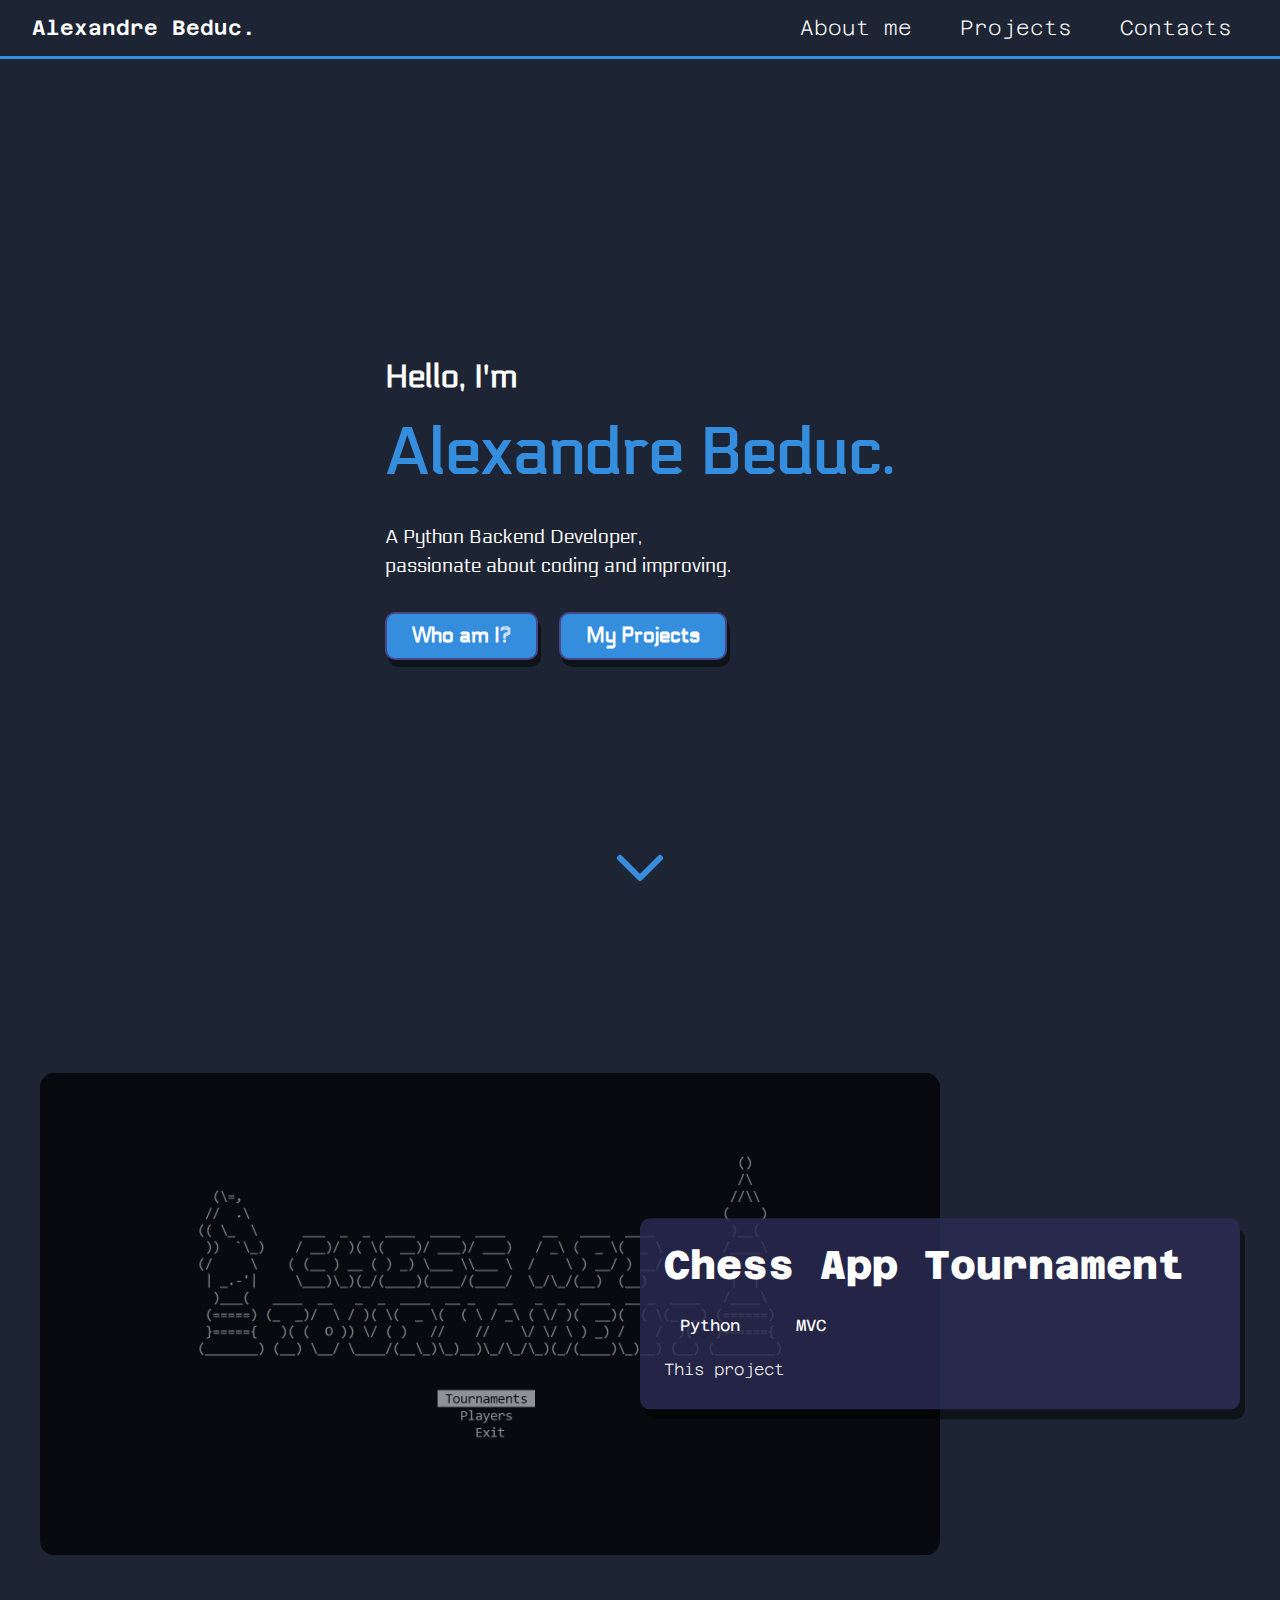
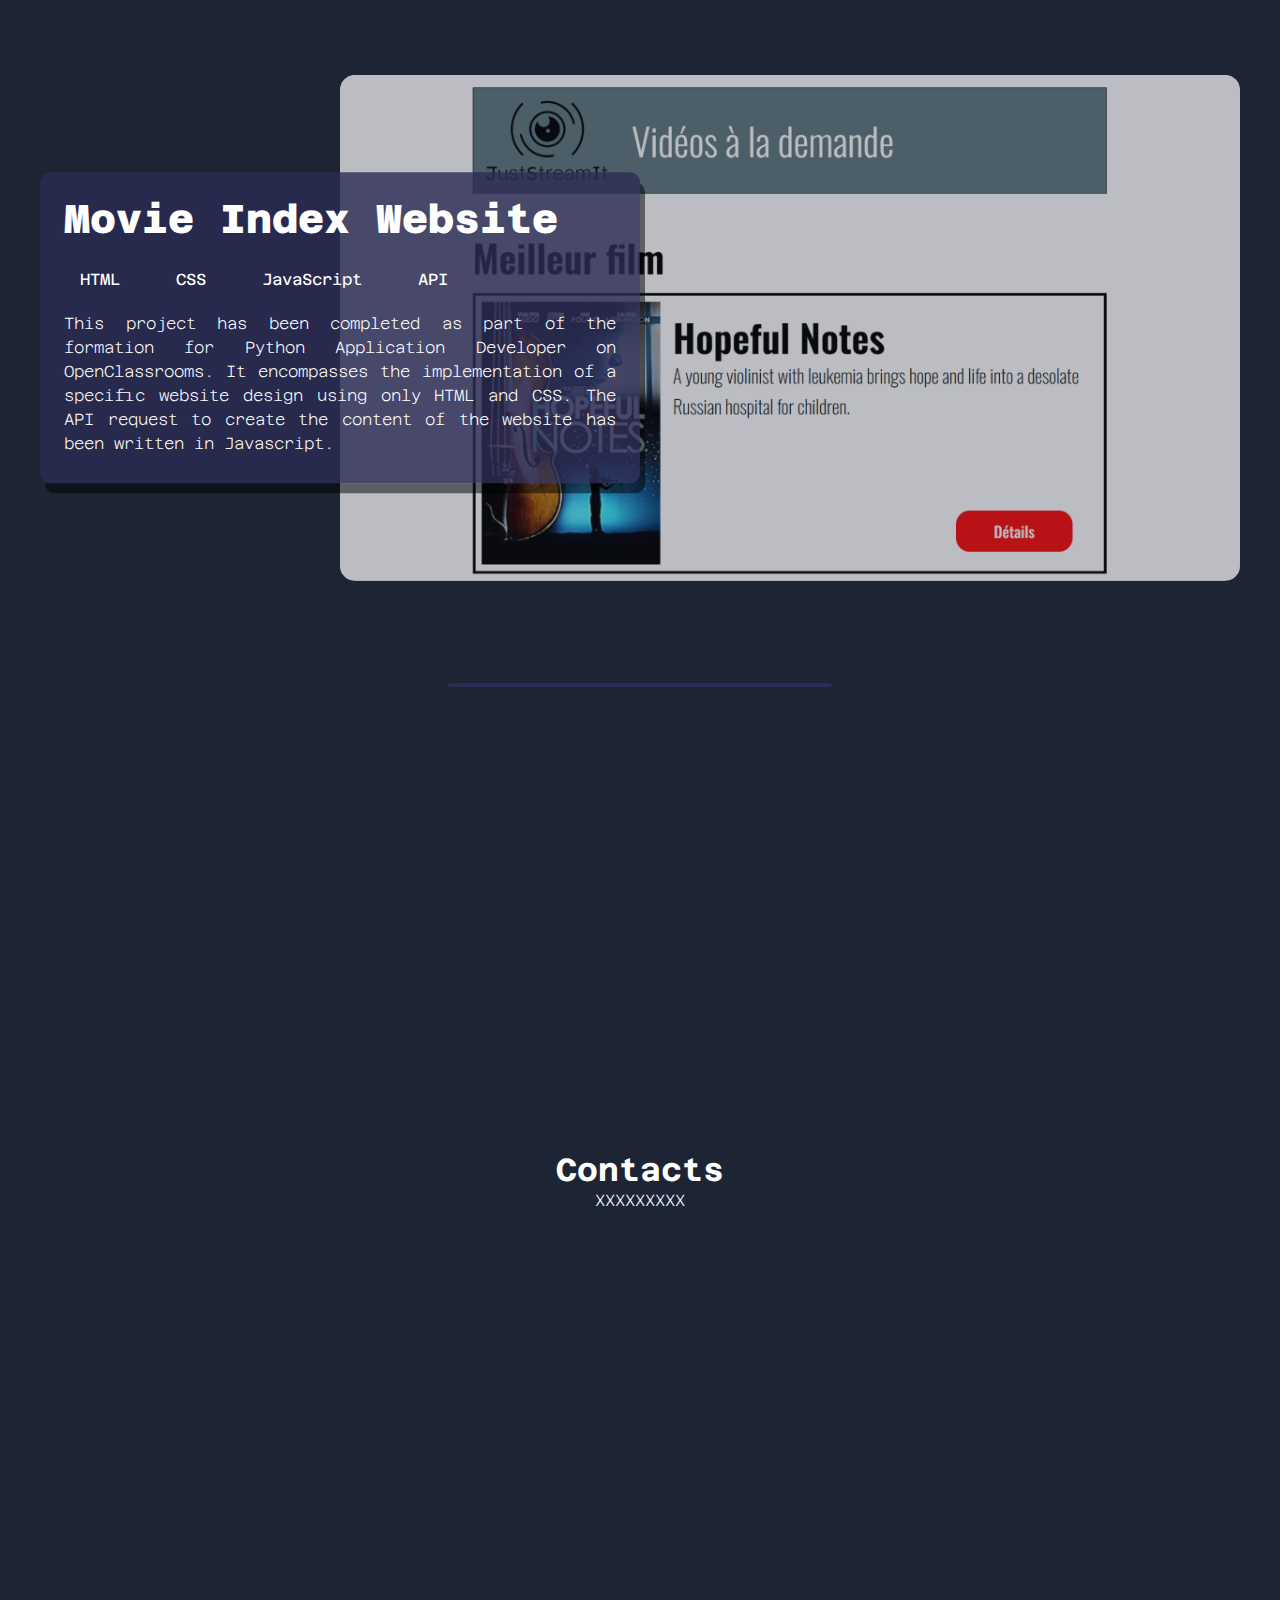
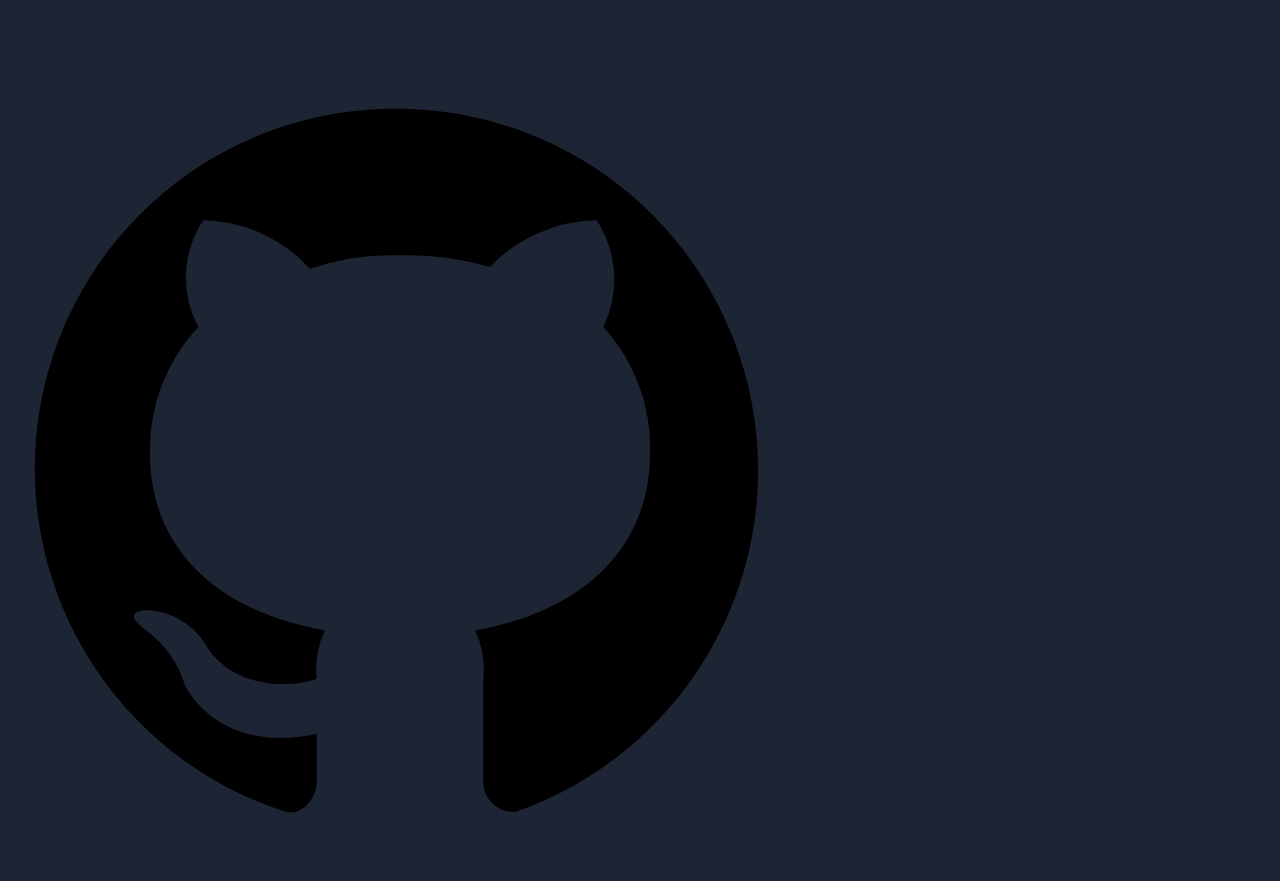
==== index.html @ 50774687 "rework of design for a minimalist design" ====
<!DOCTYPE html>
<html lang="en">
<head>
    <meta charset="UTF-8">
    <title>Site Portfolio</title>
    <link rel="stylesheet" href="style.css">
    <link rel="preconnect" href="https://fonts.googleapis.com">
<link rel="preconnect" href="https://fonts.gstatic.com" crossorigin>
<link href="https://fonts.googleapis.com/css2?family=Azeret+Mono:ital,wght@0,100..900;1,100..900&family=Electrolize&display=swap" rel="stylesheet">
</head>
<body class="backgroundColorOne">
<nav class="backgroundColorOne">
    <div>Alexandre Beduc.</div>
    <ul>
        <li><a href="about.html">About me</a></li>
        <li><a href="#projects">Projects</a></li>
        <li><a href="#contacts">Contacts</a></li>
    </ul>
</nav>
<div id="banner" class="backgroundColorOne">
    <div class="bannerContent">
        <h4>Hello, I'm</h4>
        <h1 class="textColorTwo">Alexandre Beduc.</h1>
        <p>A Python Backend Developer,</p>
        <p>passionate about coding and improving.</p>
        <div id="bannerButton">
            <button role="button" onclick="location.href='#about'" class="backgroundColorTwo">Who am I?</button>
            <button role="button" onclick="location.href='#projects'" class="backgroundColorTwo">My Projects</button>
        </div>
    </div>
    <img src="images/down-arrow-5-svgrepo-com.svg" class="bannerArrow" alt="icon down arrow">
</div>
<section id="projects" class="backgroundColorOne">
        <a class="projectCardContainerInner" href="https://github.com/a-beduc/formation_project_4" target="_blank">
            <div class="projectCardImage">
                <img alt="Placeholder" src="images/project_4-1.png">
                <div class="projectCardImageOverlay"></div>
            </div>
            <div class="projectCardText backgroundColorTwo">
                <h2>Chess App Tournament</h2>
                <ul class="abilities">
                    <li>Python</li>
                    <li>MVC</li>
                </ul>
                <p>This project </p>
            </div>
        </a>
        <a class="projectCardContainerInner" href="https://github.com/a-beduc/formation_project_6">
            <div class="projectCardText backgroundColorTwo">
                <h2>Movie Index Website</h2>
                <ul class="abilities">
                    <li>HTML</li>
                    <li>CSS</li>
                    <li>JavaScript</li>
                    <li>API</li>
                </ul>
                <p>This project has been completed as part of the formation for Python Application Developer on OpenClassrooms. It encompasses the implementation of a specific website design using only HTML and CSS. The API request to create the content of the website has been written in Javascript.</p>
            </div>
            <div class="projectCardImage">
                <img alt="Placeholder" src="images/project_6-1.png">
                <div class="projectCardImageOverlay"></div>
            </div>
        </a>
</section>
<div>
    <hr class="sectionSeparator">
</div>
<section id="contacts">
    <h1>Contacts</h1>
    <p>XXXXXXXXX</p>
</section>

<img src="/images/github-svgrepo-com.svg" class="filter" alt="testlogo"/>
</body>
</html>
---- style.css ----
*,
*::before,
*::after {
    margin: 0;
    padding: 0;
    box-sizing: border-box;
    color: rgb(255, 255, 255);
}

.backgroundColorOne {
    background-color: rgb(29, 36, 51);
    border-color: rgb(53, 141, 222);
}

.textColorOne {
    color: rgb(29, 36, 51);
}

.backgroundColorTwo {
    background-color: rgb(53, 141, 222);
    border-color: rgb(29, 36, 51);
}

.textColorTwo {
    color: rgb(53, 141, 222);
}

body {
    font-family: "Azeret Mono", serif;
    font-optical-sizing: auto;
    font-style: normal;
}

a {
    color: inherit;
    text-decoration: none;
}

p {
    font-size: 1.2rem;
    padding: 0.2rem 0;
}

ul {
    list-style-type: none;
}

nav {
    display: flex;
    align-items: center;
    justify-content: space-between;
    background-size: cover;
    font-weight: 600;
    font-size: 1.3rem;
    padding: 1rem 3rem 1rem 2rem;
    border-bottom: 3px solid;
}

nav ul {
    display: flex;
    align-items: center;
    justify-content: center;
    margin: 0;
    padding: 0;
    font-weight: 200;
    gap: 3rem;
    transition-property: text-decoration;
    transition-duration: 0.3s;
}

nav ul li:hover {
    text-decoration: underline;
    transform: translateY(-2px);
}

#banner {
    position: relative;
    width: 100%;
    height: 100vh;
    background-size: 25px 25px;
    display: flex;
    flex-direction: column;
    align-items: center;
    justify-content: center;
    font-family: "Electrolize", serif;
    font-weight: 400;
    font-style: normal;
    font-size: 2rem;
    text-align: left;
    gap: 0.5rem;
    padding: 8rem;
}

.bannerContent {
    position: relative;
}

#banner h1 {
    font-weight: 1000;
    margin: 1.2rem 0 2rem 0;
}

#bannerButton {
    margin-top: 2rem;
    display: flex;
    align-items: start;
    justify-content: start;
    gap: 1.3rem;
}

#bannerButton button {
    align-items: center;
    border: 2px solid rgb(71, 71, 135);
    border-radius: 10px;
    box-sizing: border-box;
    cursor: pointer;
    display: flex;
    font-family: "Electrolize", serif;
    font-weight: 800;
    font-style: normal;
    font-size: 1.3rem;
    height: 48px;
    justify-content: start;
    line-height: 24px;
    max-width: 100%;
    padding: 0 25px;
    position: relative;
    text-align: center;
    text-decoration: none;
    user-select: none;
    -webkit-user-select: none;
    touch-action: manipulation;
    box-shadow: 3px 7px rgba(0, 0, 0, 0.5);
    transition-duration: 0.4s;
    transition-property: box-shadow;
}

#bannerButton button:hover {
    background-color: rgba(71, 71, 135, 0.5);
    box-shadow: 5px 10px rgba(0, 0, 0, 0);
    transform: translateY(-2px);
    outline: 0;
}

@keyframes upDownPattern {
    from {
        transform: translateY(0);
    }
    to {
        transform: translateY(-20%);
    }
}

.bannerArrow {
    position: absolute;
    filter: invert(53%) sepia(96%) saturate(2247%) hue-rotate(187deg) brightness(90%) contrast(92%);
    width: 6rem;
    height: auto;
    bottom: 5%;
    animation: upDownPattern 1s alternate infinite;
}

section {
    padding: 3rem 0;
    background-size: cover;
    width: 100%;
    min-height: 110vh;
    display: flex;
    flex-direction: column;
    align-items: center;
    justify-content: center;
}

section p {
    font-size: 1rem;
    font-weight: 200;
    line-height: 1.2rem;
}

#about {
    display: flex;
    flex-direction: column;
    align-items: center;
    justify-content: center;
    gap: 2rem;
    margin: auto;
    max-width: 800px;
}

.about{
    align-items: start;
    gap: 2rem;
    text-align: justify;
}

.about h3 {
    padding: 0.5rem 0;
}

.projectCardContainerInner {
    position: relative;
    max-width: 1200px;
    min-height: 550px;
    width: 100%;
    height: 100%;
    margin: 2rem auto;
    overflow: visible;
}

.projectCardContainerInner:nth-child(even) {
    right: 0;
    left: auto;
}

.projectCardContainerInner:nth-child(odd) {
    right: auto;
    left: 0;
}

.projectCardImage {
    position: absolute;
    width: 75%;
    overflow: hidden;
    top: 50%;
    transform: translateY(-50%);
}

.projectCardImage:nth-child(odd) {
    left:0;
}

.projectCardImage:nth-child(even) {
    right:0;
}

.projectCardImage img {
    width: 100%;
    height: 100%;
    object-fit: cover;
    border-radius: 15px;
    display: block;
    opacity: 0.7;
    transition-duration: 0.3s;
    transition-property: opacity;
}

.projectCardImage img:hover {
    opacity: 1;
}

.projectCardText {
    position: absolute;
    top: 50%;
    transform: translateY(-50%);
    width: 50%;
    background-color: rgba(44, 44, 84, 0.8);
    padding: 1.5rem;
    box-shadow: 5px 10px rgba(0, 0, 0, 0.5);
    border-radius: 10px;
    z-index: 1;
}

.projectCardText ul {
    margin-top: 1.5rem;
}

.projectCardText h2 {
    font-size: 2.5rem;
    font-weight: 800;
}

.projectCardText p {
    margin-top: 1rem;
    font-size: 1rem;
    font-weight: 200;
    line-height: 1.5rem;
    text-align: justify;
}

.projectCardText:nth-child(even) {
    right: 0;
}

.abilities {
    display: flex;
    align-items: center;
    justify-content: start;
    gap: 1.5rem;
}

.abilities li {
    border-radius: 5px;
    padding: 4px 16px;
}

.div {
    margin: 0;
    padding: 0;
}

hr {
    display: block;
    border: 0;
    border-top: 4px solid rgb(44, 44, 84);
    border-radius: 5px;
    width: 30%;
    margin: 0 auto;
    padding: 0;
}

.githubLogo {
    margin: auto;
    width: 3rem;
    height: auto;
    display: flex;
    justify-content: center;
    align-items: center;
}

.githubLogo:hover {
    fill: #ECECEC;

}

.filter {
    filter: none;
    transform: scale(1);
    transition: transform 0.3s ease, fill 0.3s ease;
}

.filter:hover {
    filter: invert(64%) sepia(53%) saturate(6185%) hue-rotate(161deg) brightness(94%) contrast(101%);
    transform: scale(1.1);
    transition: transform 0.3s ease, fill 0.3s ease;
}
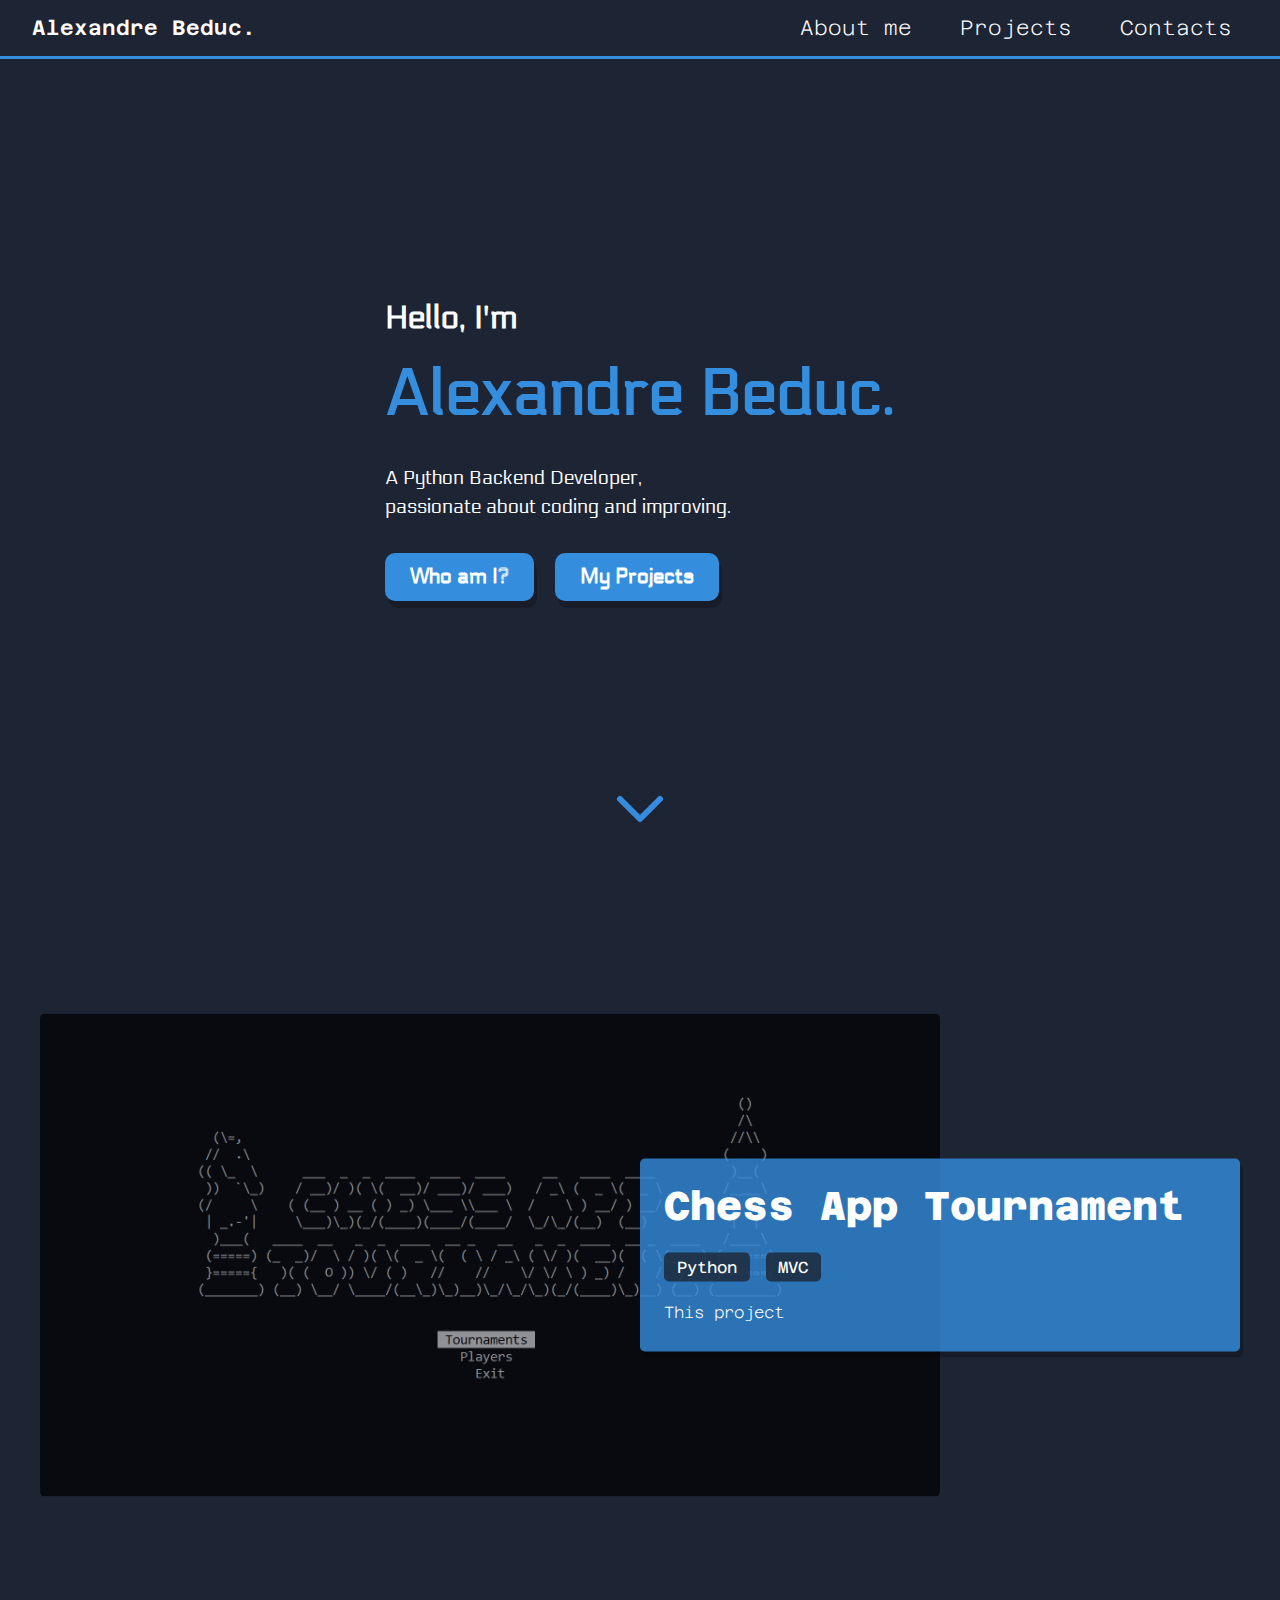
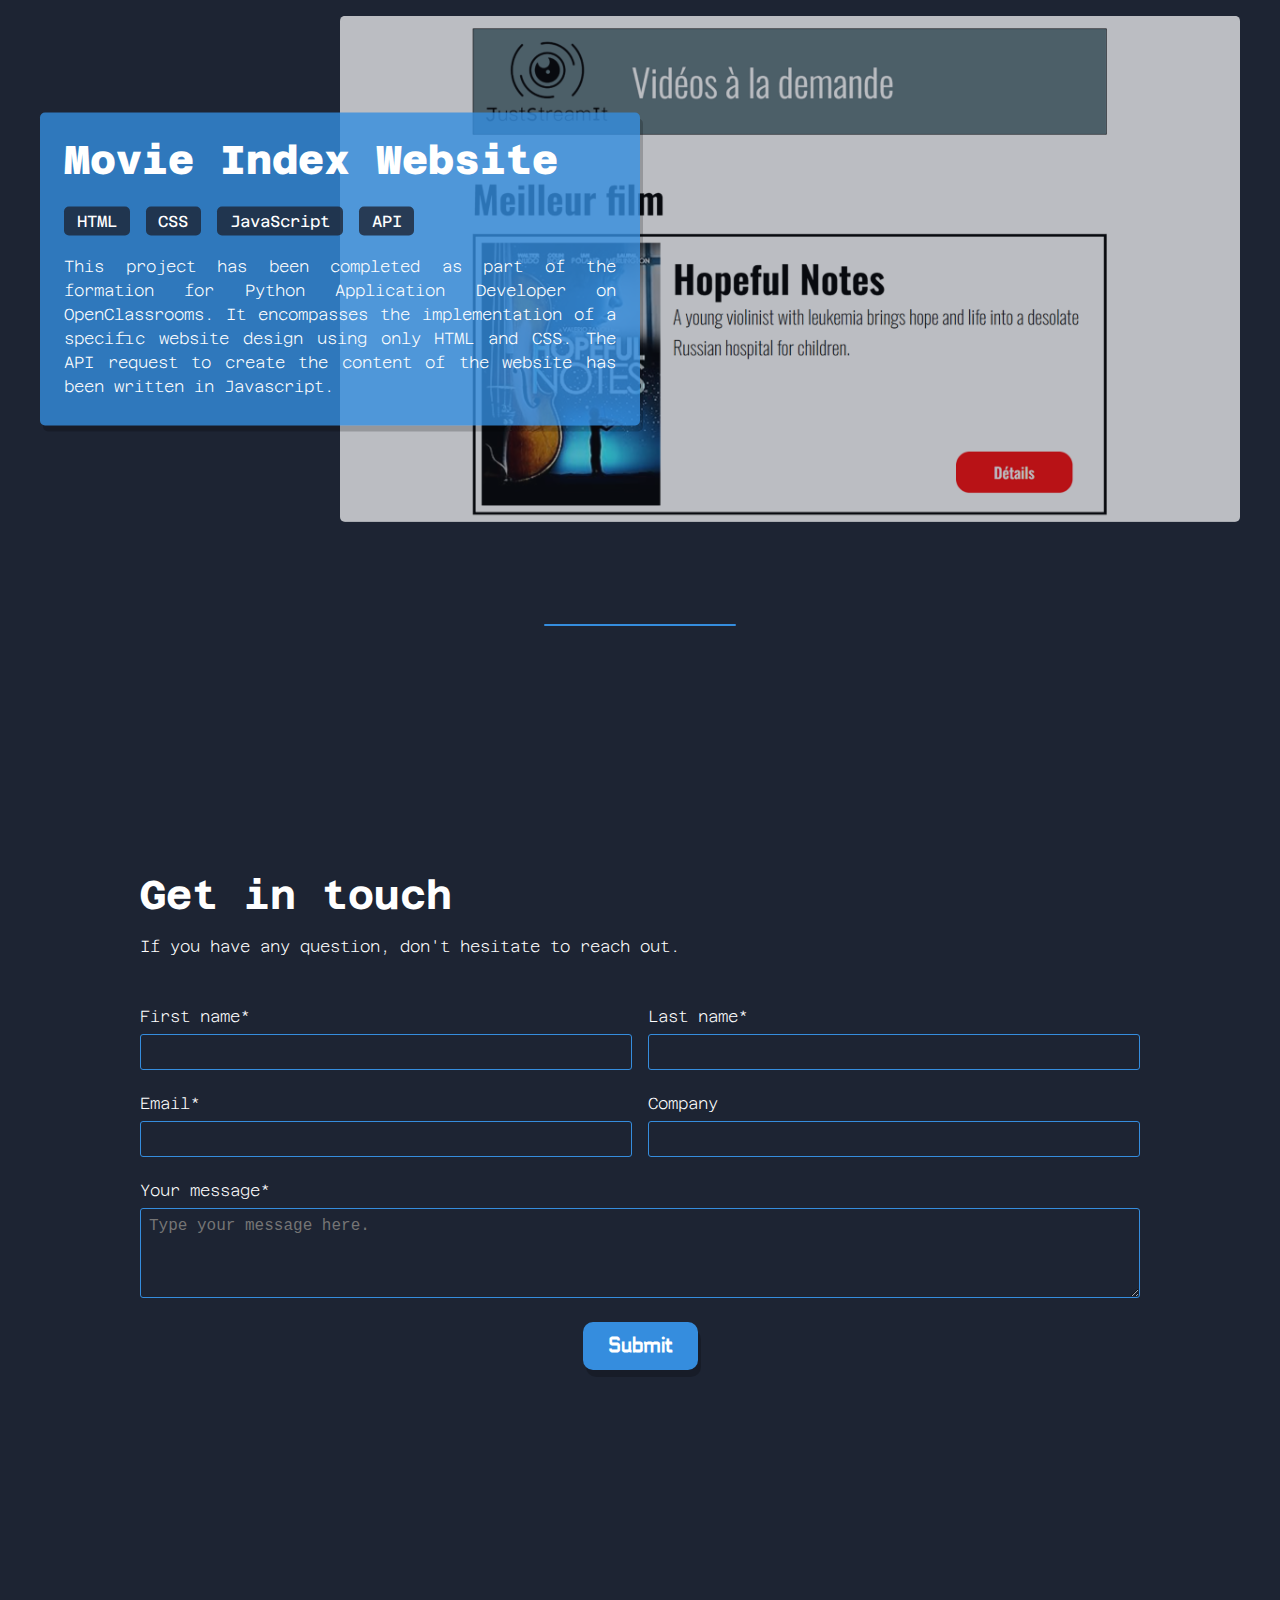
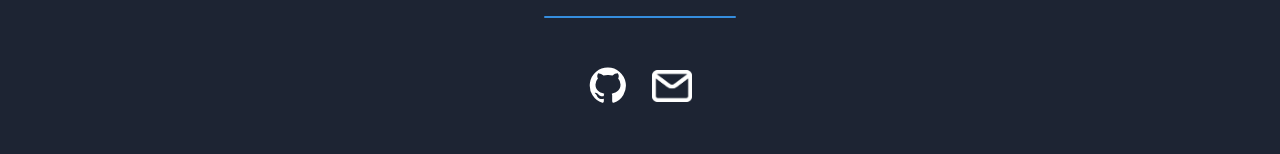
==== commit 5a276be6: "Frontend of index.html v0.0.1" ====
--- a/index.html
+++ b/index.html
@@ -5,54 +5,55 @@
     <title>Site Portfolio</title>
     <link rel="stylesheet" href="style.css">
     <link rel="preconnect" href="https://fonts.googleapis.com">
-<link rel="preconnect" href="https://fonts.gstatic.com" crossorigin>
-<link href="https://fonts.googleapis.com/css2?family=Azeret+Mono:ital,wght@0,100..900;1,100..900&family=Electrolize&display=swap" rel="stylesheet">
+    <link rel="preconnect" href="https://fonts.gstatic.com" crossorigin>
+    <link href="https://fonts.googleapis.com/css2?family=Azeret+Mono:ital,wght@0,100..900;1,100..900&family=Electrolize&display=swap" rel="stylesheet">
+    <script src="scriptNav.js" defer></script>
 </head>
-<body class="backgroundColorOne">
-<nav class="backgroundColorOne">
+<body>
+<nav>
     <div>Alexandre Beduc.</div>
     <ul>
         <li><a href="about.html">About me</a></li>
         <li><a href="#projects">Projects</a></li>
-        <li><a href="#contacts">Contacts</a></li>
+        <li><a href="#contact">Contacts</a></li>
     </ul>
 </nav>
-<div id="banner" class="backgroundColorOne">
+<div id="banner">
     <div class="bannerContent">
         <h4>Hello, I'm</h4>
-        <h1 class="textColorTwo">Alexandre Beduc.</h1>
+        <h1>Alexandre Beduc.</h1>
         <p>A Python Backend Developer,</p>
         <p>passionate about coding and improving.</p>
         <div id="bannerButton">
-            <button role="button" onclick="location.href='#about'" class="backgroundColorTwo">Who am I?</button>
-            <button role="button" onclick="location.href='#projects'" class="backgroundColorTwo">My Projects</button>
+            <button role="button" onclick="location.href='#about'">Who am I?</button>
+            <button role="button" onclick="location.href='#projects'">My Projects</button>
         </div>
     </div>
     <img src="images/down-arrow-5-svgrepo-com.svg" class="bannerArrow" alt="icon down arrow">
 </div>
-<section id="projects" class="backgroundColorOne">
+<section id="projects">
         <a class="projectCardContainerInner" href="https://github.com/a-beduc/formation_project_4" target="_blank">
             <div class="projectCardImage">
                 <img alt="Placeholder" src="images/project_4-1.png">
                 <div class="projectCardImageOverlay"></div>
             </div>
-            <div class="projectCardText backgroundColorTwo">
+            <div class="projectCardText">
                 <h2>Chess App Tournament</h2>
                 <ul class="abilities">
-                    <li>Python</li>
-                    <li>MVC</li>
+                    <li><span>Python</span></li>
+                    <li><span>MVC</span></li>
                 </ul>
                 <p>This project </p>
             </div>
         </a>
         <a class="projectCardContainerInner" href="https://github.com/a-beduc/formation_project_6">
-            <div class="projectCardText backgroundColorTwo">
+            <div class="projectCardText">
                 <h2>Movie Index Website</h2>
-                <ul class="abilities">
-                    <li>HTML</li>
-                    <li>CSS</li>
-                    <li>JavaScript</li>
-                    <li>API</li>
+                <ul>
+                    <li><span>HTML</span></li>
+                    <li><span>CSS</span></li>
+                    <li><span>JavaScript</span></li>
+                    <li><span>API</span></li>
                 </ul>
                 <p>This project has been completed as part of the formation for Python Application Developer on OpenClassrooms. It encompasses the implementation of a specific website design using only HTML and CSS. The API request to create the content of the website has been written in Javascript.</p>
             </div>
@@ -65,11 +66,47 @@
 <div>
     <hr class="sectionSeparator">
 </div>
-<section id="contacts">
-    <h1>Contacts</h1>
-    <p>XXXXXXXXX</p>
+<section id="contact">
+    <h1>Get in touch</h1>
+    <p>If you have any question, don't hesitate to reach out.</p>
+    <form>
+        <div class="form-row">
+            <div class="form-group">
+                <label for="formFirstName">First name*</label>
+                <input type="text" id="formFirstName" name="formFirstName">
+            </div>
+            <div class="form-group">
+                <label for="formLastName">Last name*</label>
+                <input type="text" id="formLastName" name="formLastName">
+            </div>
+        </div>
+        <div class="form-row">
+            <div class="form-group">
+                <label for="formEMail">Email*</label>
+                <input type="text" id="formEMail" name="formEMail">
+            </div>
+            <div class="form-group">
+                <label for="formCompany">Company</label>
+                <input type="text" id="formCompany" name="formCompany">
+            </div>
+        </div>
+        <div class="form-row">
+            <div class="form-group full-width">
+                <label for="formMessage">Your message*</label>
+                <textarea id="formMessage" name="formMessage" placeholder="Type your message here." rows="4"></textarea>
+            </div>
+        </div>
+        <div class="form-row">
+            <button>Submit</button>
+        </div>
+    </form>
 </section>
-
-<img src="/images/github-svgrepo-com.svg" class="filter" alt="testlogo"/>
+<div>
+    <hr class="sectionSeparator">
+</div>
+<footer>
+<img src="/images/github-svgrepo-com.svg" class="footerLogo filter" alt="Logo of github"/>
+<img src="/images/email-svgrepo-com.svg" class="footerLogo filter" alt="Logo of an Email"/>
+</footer>
 </body>
 </html>--- a/style.css
+++ b/style.css
@@ -7,25 +7,15 @@
     color: rgb(255, 255, 255);
 }
 
-.backgroundColorOne {
-    background-color: rgb(29, 36, 51);
-    border-color: rgb(53, 141, 222);
-}
-
-.textColorOne {
-    color: rgb(29, 36, 51);
-}
-
-.backgroundColorTwo {
-    background-color: rgb(53, 141, 222);
-    border-color: rgb(29, 36, 51);
-}
-
-.textColorTwo {
-    color: rgb(53, 141, 222);
+:root {
+    --primary-color: 29, 36, 51;
+    --secondary-color: 53, 141, 222;
+    --filter-primary-color: invert(10%) sepia(60%) saturate(407%) hue-rotate(181deg) brightness(92%) contrast(91%);
+    --filter-secondary-color: invert(53%) sepia(96%) saturate(2247%) hue-rotate(187deg) brightness(90%) contrast(92%);
 }
 
 body {
+    background-color: rgb(var(--primary-color));
     font-family: "Azeret Mono", serif;
     font-optical-sizing: auto;
     font-style: normal;
@@ -45,7 +35,23 @@
     list-style-type: none;
 }
 
+hr {
+    display: block;
+    border: 0;
+    border-top: 2px solid rgb(var(--secondary-color));
+    border-radius: 5px;
+    width: 15%;
+    margin: 0 auto;
+    padding: 0;
+}
+
 nav {
+    background-color: rgb(var(--primary-color));
+    position: fixed;
+    top: 0;
+    width: 100%;
+    transition: top 0.3s;
+    z-index: 10;
     display: flex;
     align-items: center;
     justify-content: space-between;
@@ -53,7 +59,11 @@
     font-weight: 600;
     font-size: 1.3rem;
     padding: 1rem 3rem 1rem 2rem;
-    border-bottom: 3px solid;
+    border-bottom: 3px solid rgb(var(--secondary-color));
+}
+
+.hidden {
+    top: -100px;
 }
 
 nav ul {
@@ -98,6 +108,7 @@
 #banner h1 {
     font-weight: 1000;
     margin: 1.2rem 0 2rem 0;
+    color: rgb(var(--secondary-color));
 }
 
 #bannerButton {
@@ -108,11 +119,11 @@
     gap: 1.3rem;
 }
 
-#bannerButton button {
-    align-items: center;
-    border: 2px solid rgb(71, 71, 135);
+button {
+    align-items: center;
+    background: rgba(var(--secondary-color), 1);
+    border: none;
     border-radius: 10px;
-    box-sizing: border-box;
     cursor: pointer;
     display: flex;
     font-family: "Electrolize", serif;
@@ -130,16 +141,15 @@
     user-select: none;
     -webkit-user-select: none;
     touch-action: manipulation;
-    box-shadow: 3px 7px rgba(0, 0, 0, 0.5);
+    box-shadow: 3px 7px rgba(0, 0, 0, 0.2);
     transition-duration: 0.4s;
-    transition-property: box-shadow;
-}
-
-#bannerButton button:hover {
-    background-color: rgba(71, 71, 135, 0.5);
+    transition-property: box-shadow, transform, background;
+}
+
+button:hover {
+    background: rgba(var(--secondary-color), 0.8);
     box-shadow: 5px 10px rgba(0, 0, 0, 0);
-    transform: translateY(-2px);
-    outline: 0;
+    transform: translateY(-2px) scale(1.05);
 }
 
 @keyframes upDownPattern {
@@ -153,7 +163,7 @@
 
 .bannerArrow {
     position: absolute;
-    filter: invert(53%) sepia(96%) saturate(2247%) hue-rotate(187deg) brightness(90%) contrast(92%);
+    filter: var(--filter-secondary-color);
     width: 6rem;
     height: auto;
     bottom: 5%;
@@ -175,26 +185,6 @@
     font-size: 1rem;
     font-weight: 200;
     line-height: 1.2rem;
-}
-
-#about {
-    display: flex;
-    flex-direction: column;
-    align-items: center;
-    justify-content: center;
-    gap: 2rem;
-    margin: auto;
-    max-width: 800px;
-}
-
-.about{
-    align-items: start;
-    gap: 2rem;
-    text-align: justify;
-}
-
-.about h3 {
-    padding: 0.5rem 0;
 }
 
 .projectCardContainerInner {
@@ -237,7 +227,7 @@
     width: 100%;
     height: 100%;
     object-fit: cover;
-    border-radius: 15px;
+    border-radius: 5px;
     display: block;
     opacity: 0.7;
     transition-duration: 0.3s;
@@ -252,16 +242,28 @@
     position: absolute;
     top: 50%;
     transform: translateY(-50%);
+    background-color: rgba(var(--secondary-color), 0.8);
     width: 50%;
-    background-color: rgba(44, 44, 84, 0.8);
     padding: 1.5rem;
-    box-shadow: 5px 10px rgba(0, 0, 0, 0.5);
-    border-radius: 10px;
+    box-shadow: 3px 6px rgba(0, 0, 0, 0.2);
+    border-radius: 5px;
     z-index: 1;
 }
 
 .projectCardText ul {
     margin-top: 1.5rem;
+    display: flex;
+    gap: 1rem;
+}
+
+.projectCardText ul li {
+    padding: 0.3rem 0.8rem;
+    border-radius: 5px;
+    background-color: rgba(var(--primary-color), 0.8);
+}
+
+.projectCardText ul li span {
+    opacity: 1;
 }
 
 .projectCardText h2 {
@@ -281,55 +283,91 @@
     right: 0;
 }
 
-.abilities {
-    display: flex;
-    align-items: center;
-    justify-content: start;
+footer {
+    padding: 3rem;
+    display: flex;
+    justify-content: center;
+    align-items: center;
     gap: 1.5rem;
 }
 
-.abilities li {
-    border-radius: 5px;
-    padding: 4px 16px;
-}
-
-.div {
-    margin: 0;
-    padding: 0;
-}
-
-hr {
-    display: block;
-    border: 0;
-    border-top: 4px solid rgb(44, 44, 84);
-    border-radius: 5px;
-    width: 30%;
-    margin: 0 auto;
-    padding: 0;
-}
-
-.githubLogo {
-    margin: auto;
-    width: 3rem;
+.footerLogo {
+    width: 2.5rem;
     height: auto;
-    display: flex;
-    justify-content: center;
-    align-items: center;
-}
-
-.githubLogo:hover {
-    fill: #ECECEC;
-
 }
 
 .filter {
-    filter: none;
     transform: scale(1);
     transition: transform 0.3s ease, fill 0.3s ease;
+    filter: invert(99%) sepia(1%) saturate(3140%) hue-rotate(32deg) brightness(121%) contrast(100%);
 }
 
 .filter:hover {
-    filter: invert(64%) sepia(53%) saturate(6185%) hue-rotate(161deg) brightness(94%) contrast(101%);
+    cursor: pointer;
+    filter: invert(56%) sepia(96%) saturate(2554%) hue-rotate(186deg) brightness(89%) contrast(95%);
     transform: scale(1.1);
     transition: transform 0.3s ease, fill 0.3s ease;
 }
+
+#contact {
+    margin: auto;
+    max-width: 1000px;
+    gap: 1rem;
+}
+
+#contact h1 {
+    font-size: 2.5rem
+}
+
+#contact h1, #contact p {
+    width: 100%;
+    text-align: left;
+}
+
+form {
+    margin-top: 2rem;
+    width: 100%;
+    display: flex;
+    flex-direction: column;
+    gap: 1.5rem;
+}
+
+.form-row {
+    display: flex;
+    gap: 1rem;
+    justify-content: center;
+}
+
+.form-group {
+    flex: 1;
+    display: flex;
+    flex-direction: column;
+}
+
+input, textarea {
+    background-color: rgb(var(--primary-color));
+    border: solid 1px rgb(var(--secondary-color));
+    border-radius: 3px;
+    outline: none;
+    padding: 0.5rem;
+    resize: vertical;
+    font-size: 1rem;
+}
+
+input:focus, textarea:focus {
+    border: solid 1px #fff;
+}
+
+label {
+    margin-bottom: 0.5rem;
+    font-size: 1rem;
+    font-weight: 200;
+}
+
+form button {
+    display: flex;
+    width: min-content;
+    align-items: center;
+    justify-content: center;
+    text-align: center;
+}
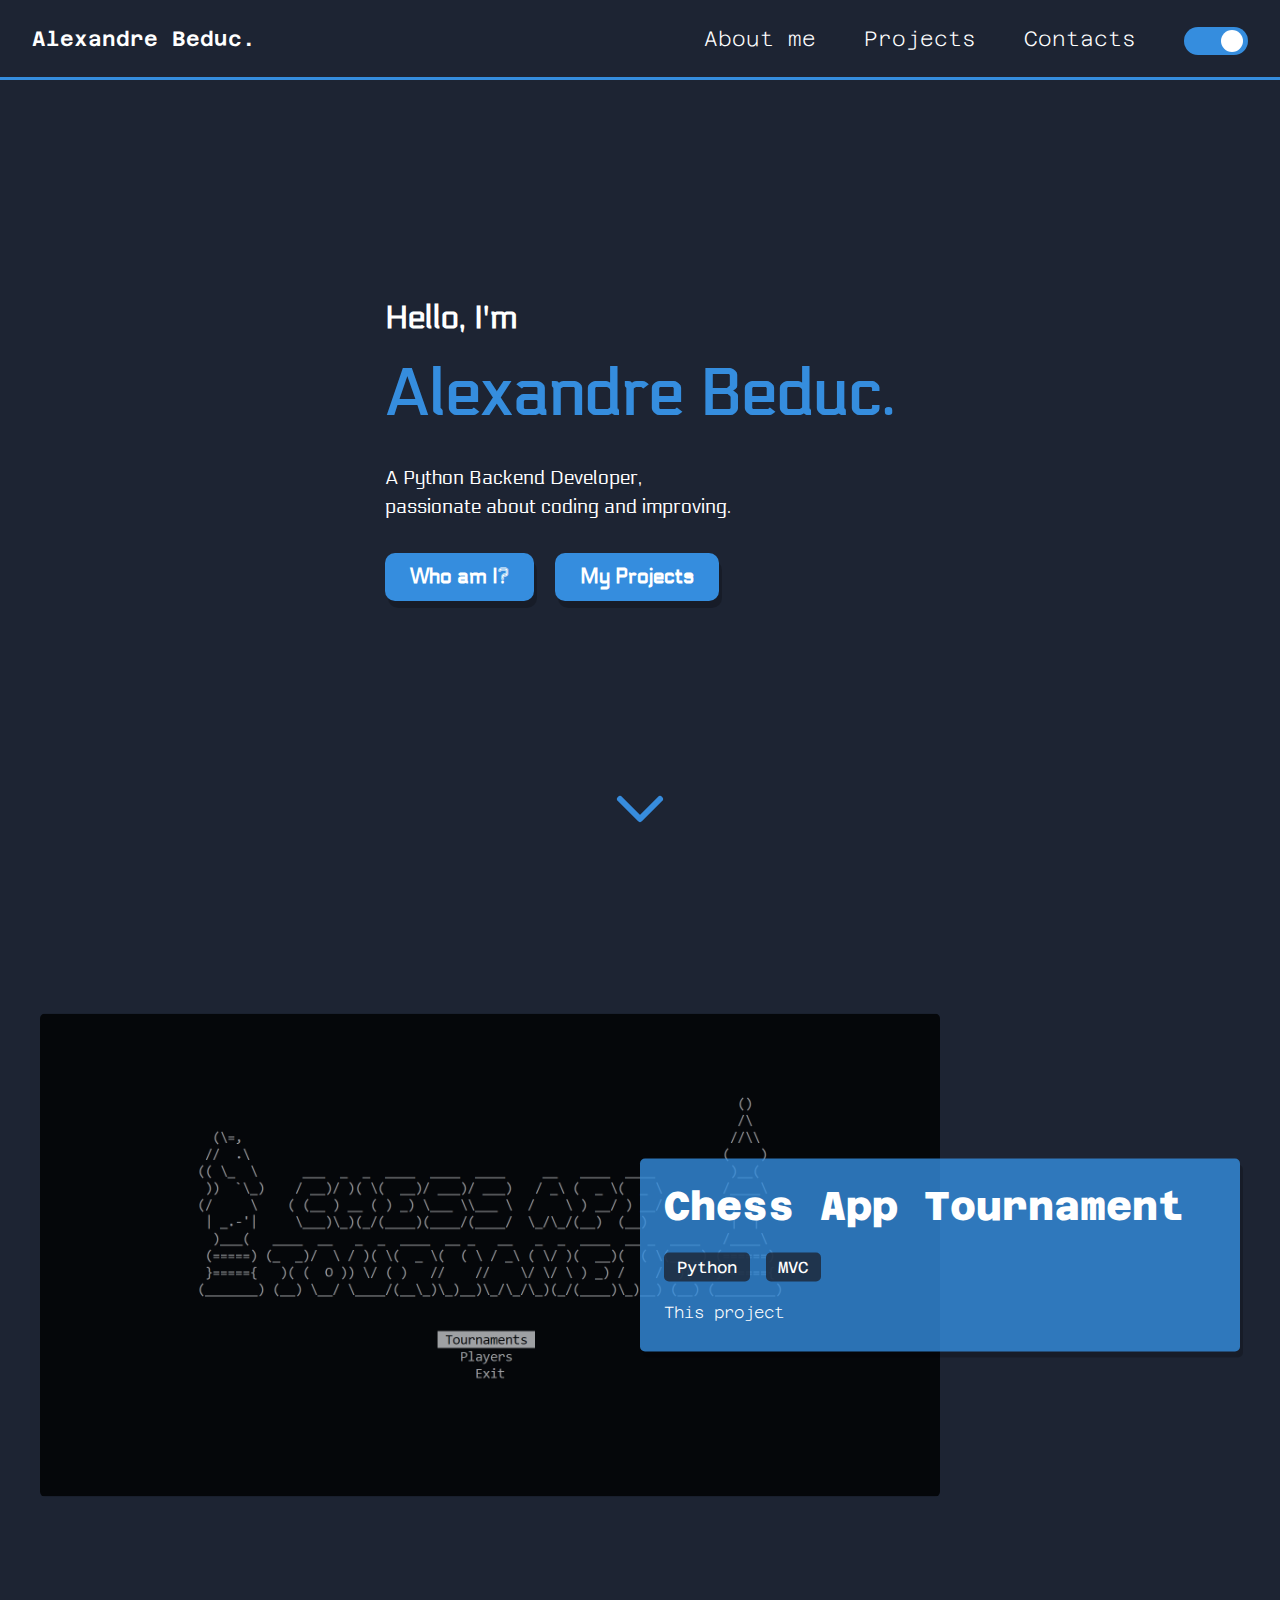
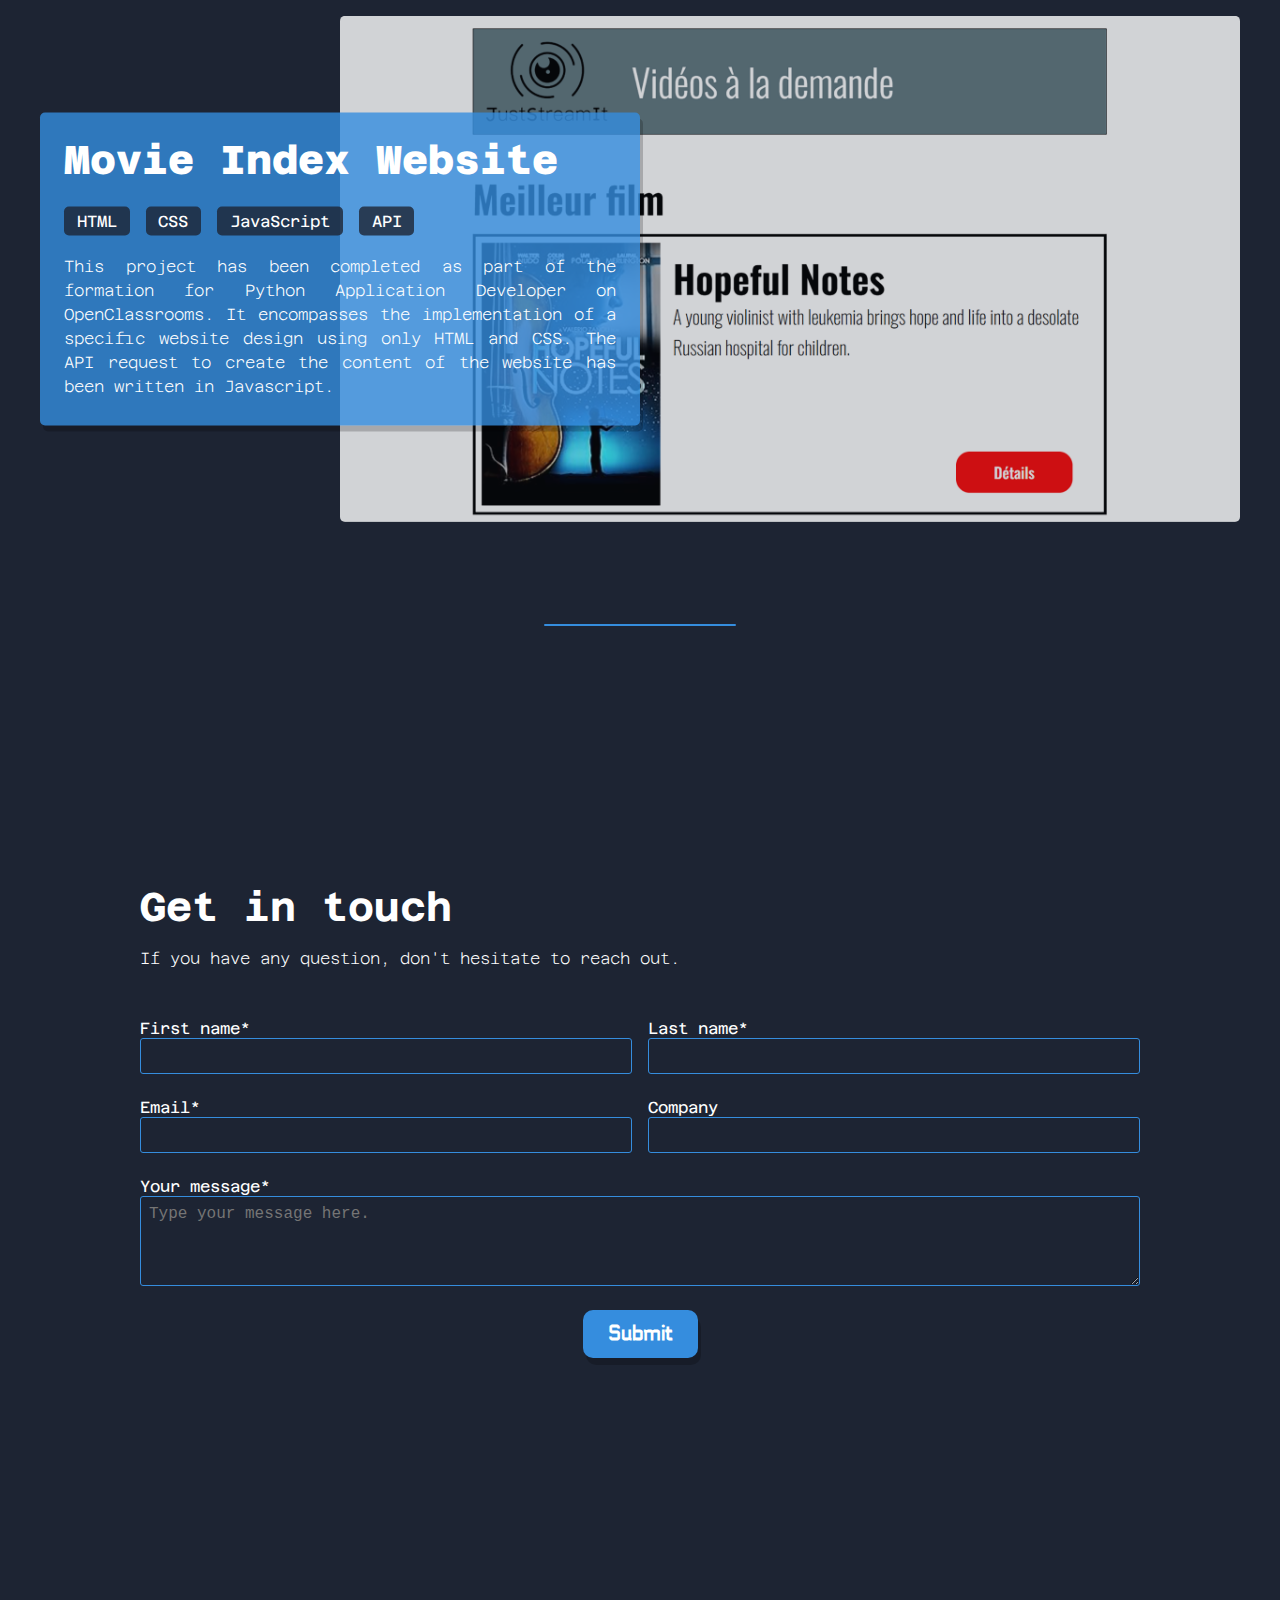
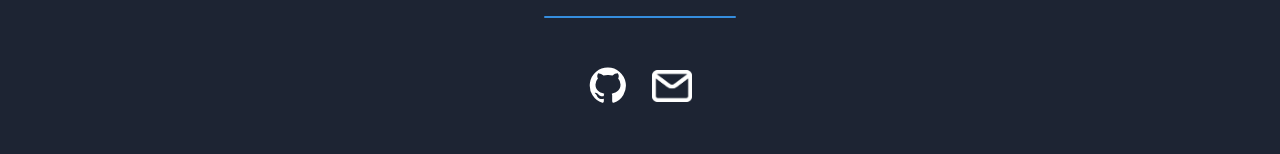
==== commit 83ee6eb7: "Dark mode implemented with a working slider" ====
--- a/index.html
+++ b/index.html
@@ -4,6 +4,7 @@
     <meta charset="UTF-8">
     <title>Site Portfolio</title>
     <link rel="stylesheet" href="style.css">
+    <link rel="stylesheet" href="toggle.css">
     <link rel="preconnect" href="https://fonts.googleapis.com">
     <link rel="preconnect" href="https://fonts.gstatic.com" crossorigin>
     <link href="https://fonts.googleapis.com/css2?family=Azeret+Mono:ital,wght@0,100..900;1,100..900&family=Electrolize&display=swap" rel="stylesheet">
@@ -12,11 +13,17 @@
 <body>
 <nav>
     <div>Alexandre Beduc.</div>
-    <ul>
-        <li><a href="about.html">About me</a></li>
-        <li><a href="#projects">Projects</a></li>
-        <li><a href="#contact">Contacts</a></li>
-    </ul>
+        <div class="navNavigation">
+        <ul>
+            <li><a href="about.html">About me</a></li>
+            <li><a href="#projects">Projects</a></li>
+            <li><a href="#contact">Contacts</a></li>
+        </ul>
+        <div>
+            <label class="toggle-control">
+            <input id="theme-toggle" type="checkbox" checked><span class="control"></span></label>
+        </div>
+    </div>
 </nav>
 <div id="banner">
     <div class="bannerContent">
@@ -25,8 +32,8 @@
         <p>A Python Backend Developer,</p>
         <p>passionate about coding and improving.</p>
         <div id="bannerButton">
-            <button role="button" onclick="location.href='#about'">Who am I?</button>
-            <button role="button" onclick="location.href='#projects'">My Projects</button>
+            <button role="button" onclick="location.href='#about'" class="basicButton">Who am I?</button>
+            <button role="button" onclick="location.href='#projects'" class="basicButton">My Projects</button>
         </div>
     </div>
     <img src="images/down-arrow-5-svgrepo-com.svg" class="bannerArrow" alt="icon down arrow">
@@ -97,7 +104,7 @@
             </div>
         </div>
         <div class="form-row">
-            <button>Submit</button>
+            <button class="basicButton">Submit</button>
         </div>
     </form>
 </section>
@@ -105,8 +112,8 @@
     <hr class="sectionSeparator">
 </div>
 <footer>
-<img src="/images/github-svgrepo-com.svg" class="footerLogo filter" alt="Logo of github"/>
-<img src="/images/email-svgrepo-com.svg" class="footerLogo filter" alt="Logo of an Email"/>
+<img src="images/github-svgrepo-com.svg" class="footerLogo filter" alt="Logo of github"/>
+<img src="images/email-svgrepo-com.svg" class="footerLogo filter" alt="Logo of an Email"/>
 </footer>
 </body>
 </html>--- a/style.css
+++ b/style.css
@@ -46,6 +46,7 @@
 }
 
 nav {
+    height: 5rem;
     background-color: rgb(var(--primary-color));
     position: fixed;
     top: 0;
@@ -62,6 +63,13 @@
     border-bottom: 3px solid rgb(var(--secondary-color));
 }
 
+.navNavigation {
+    display: flex;
+    align-items: start;
+    gap: 3rem;
+    margin-right: 3rem;
+}
+
 .hidden {
     top: -100px;
 }
@@ -72,13 +80,13 @@
     justify-content: center;
     margin: 0;
     padding: 0;
+    gap: 3rem;
     font-weight: 200;
-    gap: 3rem;
     transition-property: text-decoration;
     transition-duration: 0.3s;
 }
 
-nav ul li:hover {
+nav ul li:not(:has(label)):hover {
     text-decoration: underline;
     transform: translateY(-2px);
 }
@@ -119,7 +127,7 @@
     gap: 1.3rem;
 }
 
-button {
+.basicButton {
     align-items: center;
     background: rgba(var(--secondary-color), 1);
     border: none;
@@ -146,7 +154,7 @@
     transition-property: box-shadow, transform, background;
 }
 
-button:hover {
+.basicButton:hover {
     background: rgba(var(--secondary-color), 0.8);
     box-shadow: 5px 10px rgba(0, 0, 0, 0);
     transform: translateY(-2px) scale(1.05);
@@ -229,7 +237,7 @@
     object-fit: cover;
     border-radius: 5px;
     display: block;
-    opacity: 0.7;
+    opacity: 0.8;
     transition-duration: 0.3s;
     transition-property: opacity;
 }
@@ -304,7 +312,7 @@
 
 .filter:hover {
     cursor: pointer;
-    filter: invert(56%) sepia(96%) saturate(2554%) hue-rotate(186deg) brightness(89%) contrast(95%);
+    filter: var(--filter-secondary-color);
     transform: scale(1.1);
     transition: transform 0.3s ease, fill 0.3s ease;
 }
@@ -358,7 +366,7 @@
     border: solid 1px #fff;
 }
 
-label {
+.form label {
     margin-bottom: 0.5rem;
     font-size: 1rem;
     font-weight: 200;
@@ -371,3 +379,48 @@
     justify-content: center;
     text-align: center;
 }
+
+.toggle-control {
+    display: block;
+    position: relative;
+    cursor: pointer;
+    -webkit-user-select: none;
+        -moz-user-select: none;
+            -ms-user-select: none;
+                user-select: none;
+}
+
+.toggle-control input {
+    position: absolute;
+    opacity: 0;
+    cursor: pointer;
+    height: 0;
+    width: 0;
+}
+
+.toggle-control input:checked ~ .control:after {
+    left: 2.3rem;
+}
+
+.toggle-control .control {
+    background-color: rgb(var(--secondary-color));
+    position: absolute;
+    top: 0;
+    left: 0;
+    height: 1.8rem;
+    width: 4rem;
+    border-radius: 25px;
+    transition: background-color 0.15s ease-in;
+}
+
+.toggle-control .control:after {
+    content: "";
+    position: absolute;
+    top: 0.2rem;
+    left: 0.2rem;
+    width: 1.4rem;
+    height: 1.4rem;
+    border-radius: 25px;
+    background: white;
+    transition: left 0.15s ease-in;
+}
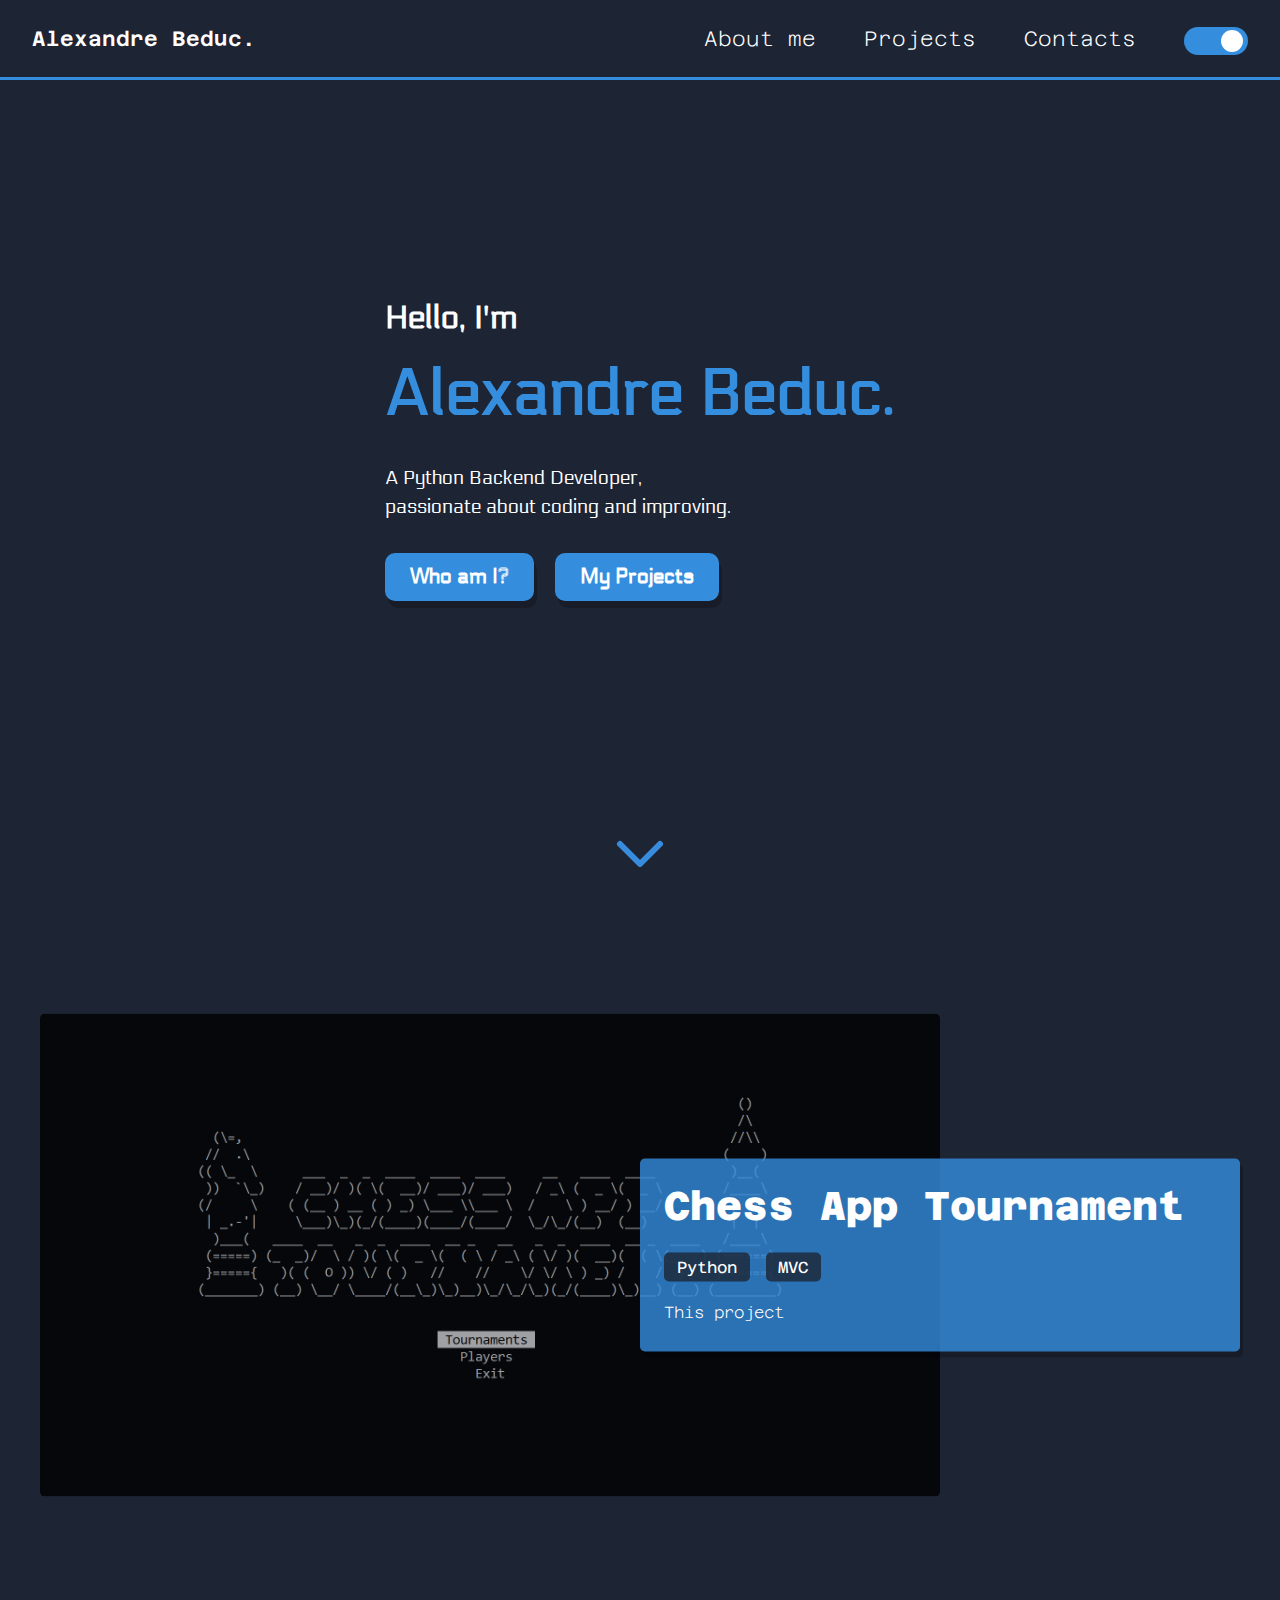
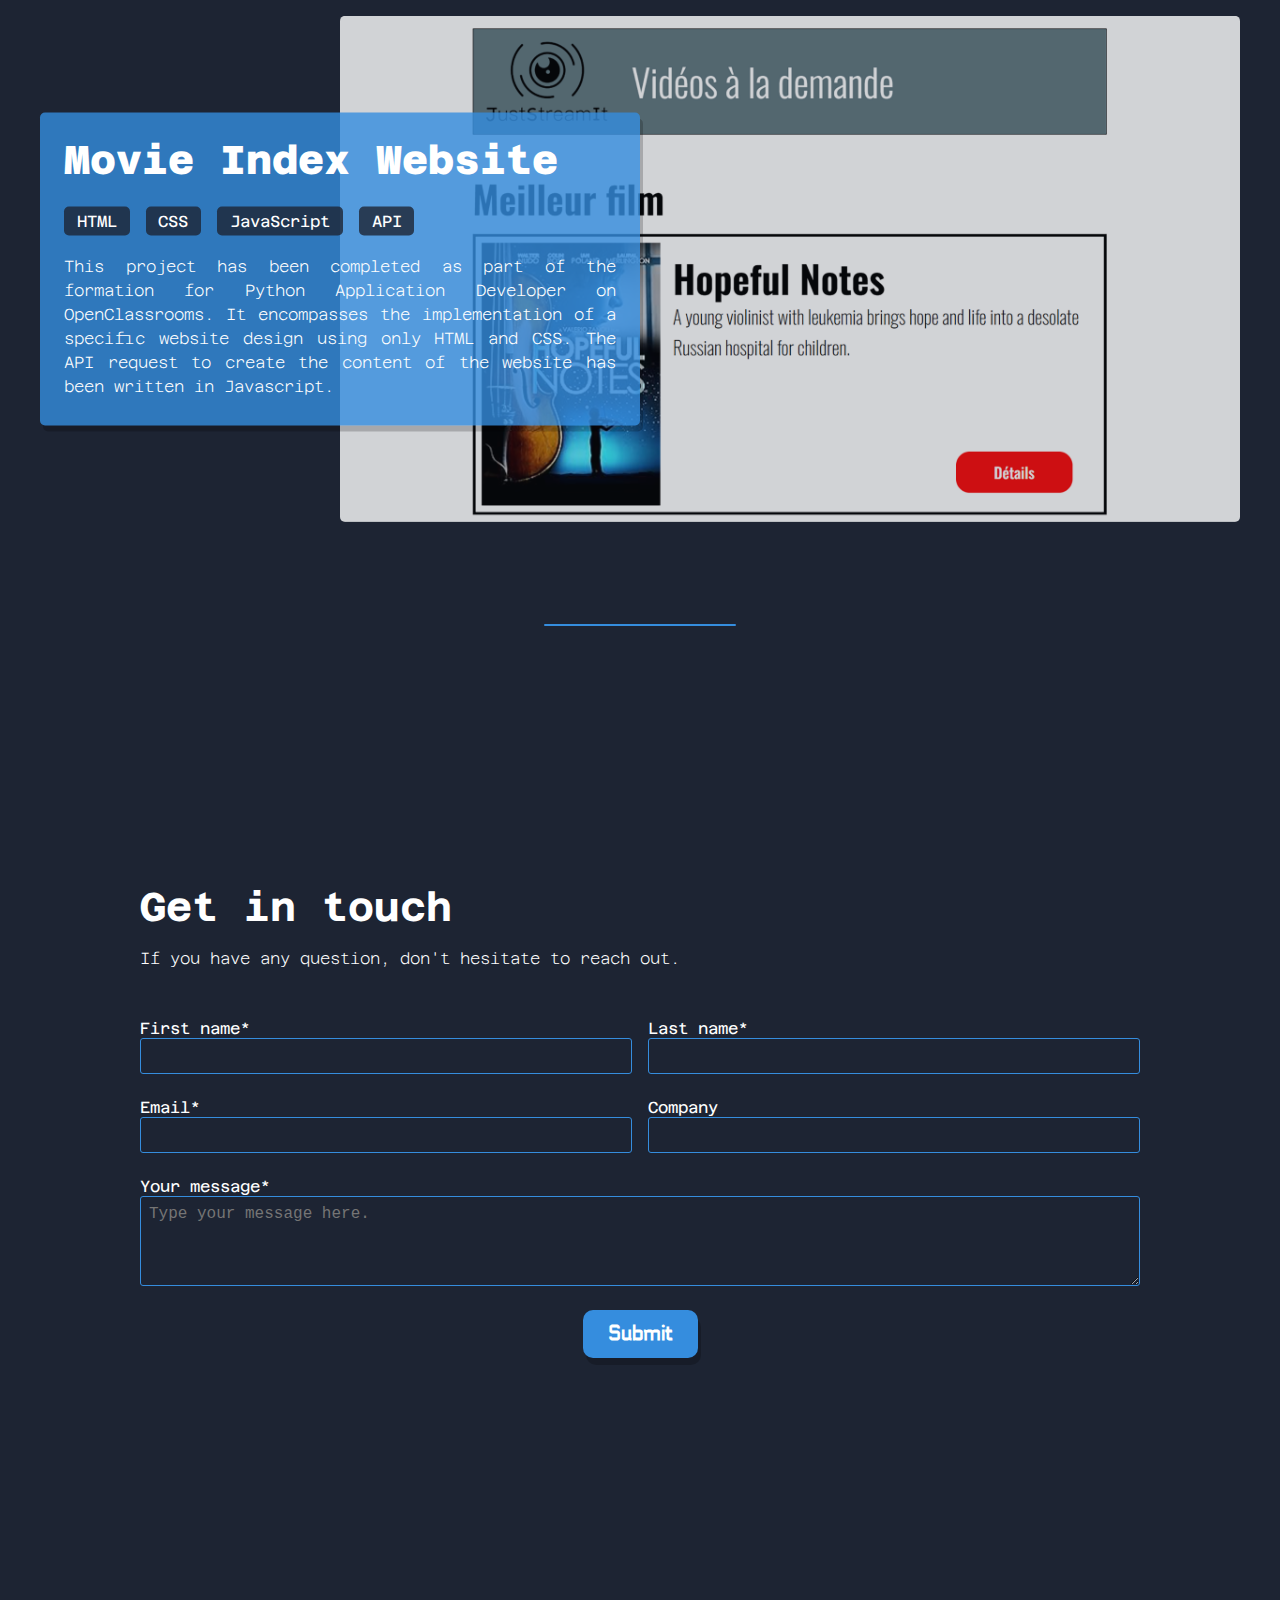
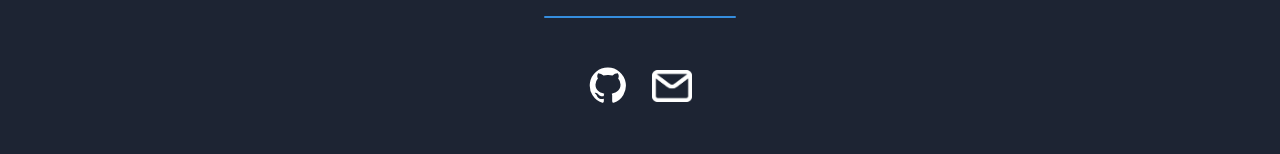
==== commit 2417088a: "reposition of down arrow on index" ====
--- a/index.html
+++ b/index.html
@@ -4,7 +4,6 @@
     <meta charset="UTF-8">
     <title>Site Portfolio</title>
     <link rel="stylesheet" href="style.css">
-    <link rel="stylesheet" href="toggle.css">
     <link rel="preconnect" href="https://fonts.googleapis.com">
     <link rel="preconnect" href="https://fonts.gstatic.com" crossorigin>
     <link href="https://fonts.googleapis.com/css2?family=Azeret+Mono:ital,wght@0,100..900;1,100..900&family=Electrolize&display=swap" rel="stylesheet">
@@ -39,7 +38,7 @@
     <img src="images/down-arrow-5-svgrepo-com.svg" class="bannerArrow" alt="icon down arrow">
 </div>
 <section id="projects">
-        <a class="projectCardContainerInner" href="https://github.com/a-beduc/formation_project_4" target="_blank">
+        <a class="projectCardContainerInner" href="chess-app.html" target="_blank">
             <div class="projectCardImage">
                 <img alt="Placeholder" src="images/project_4-1.png">
                 <div class="projectCardImageOverlay"></div>
--- a/style.css
+++ b/style.css
@@ -174,7 +174,7 @@
     filter: var(--filter-secondary-color);
     width: 6rem;
     height: auto;
-    bottom: 5%;
+    bottom: 0;
     animation: upDownPattern 1s alternate infinite;
 }
 
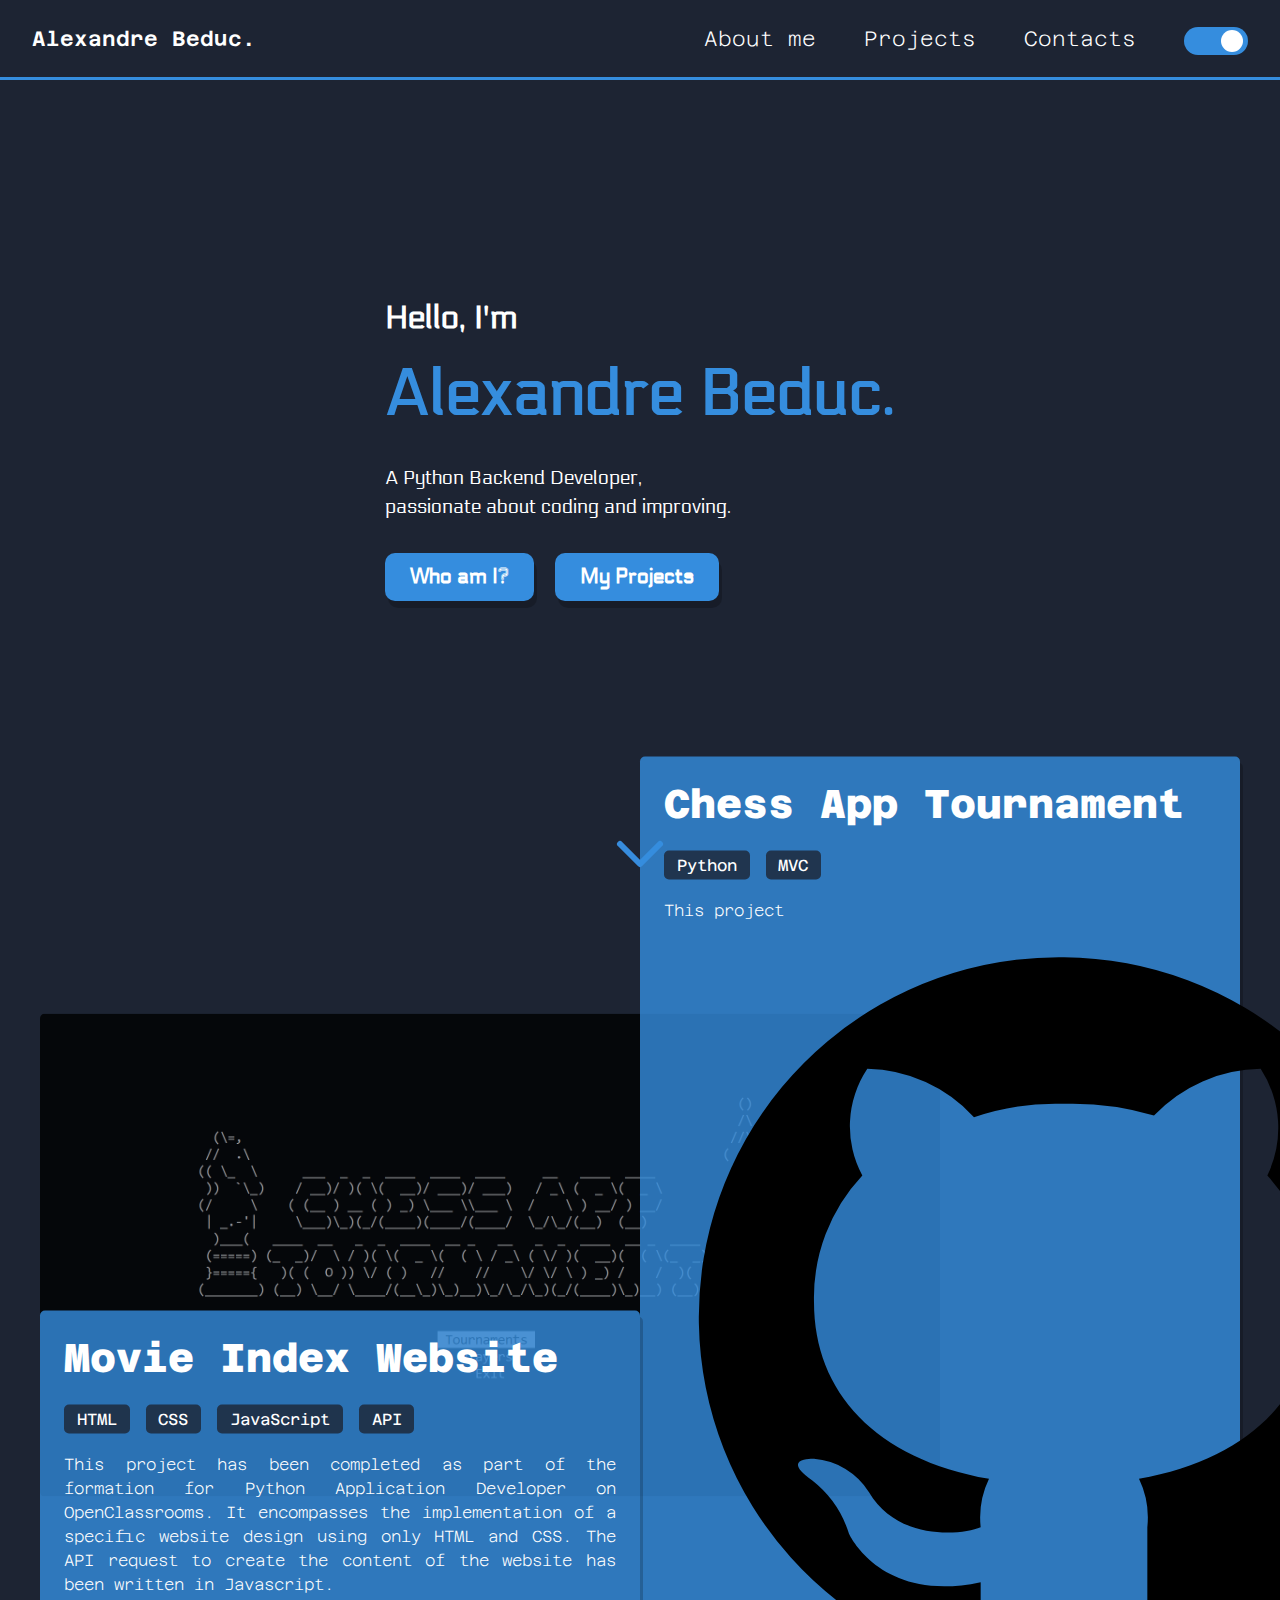
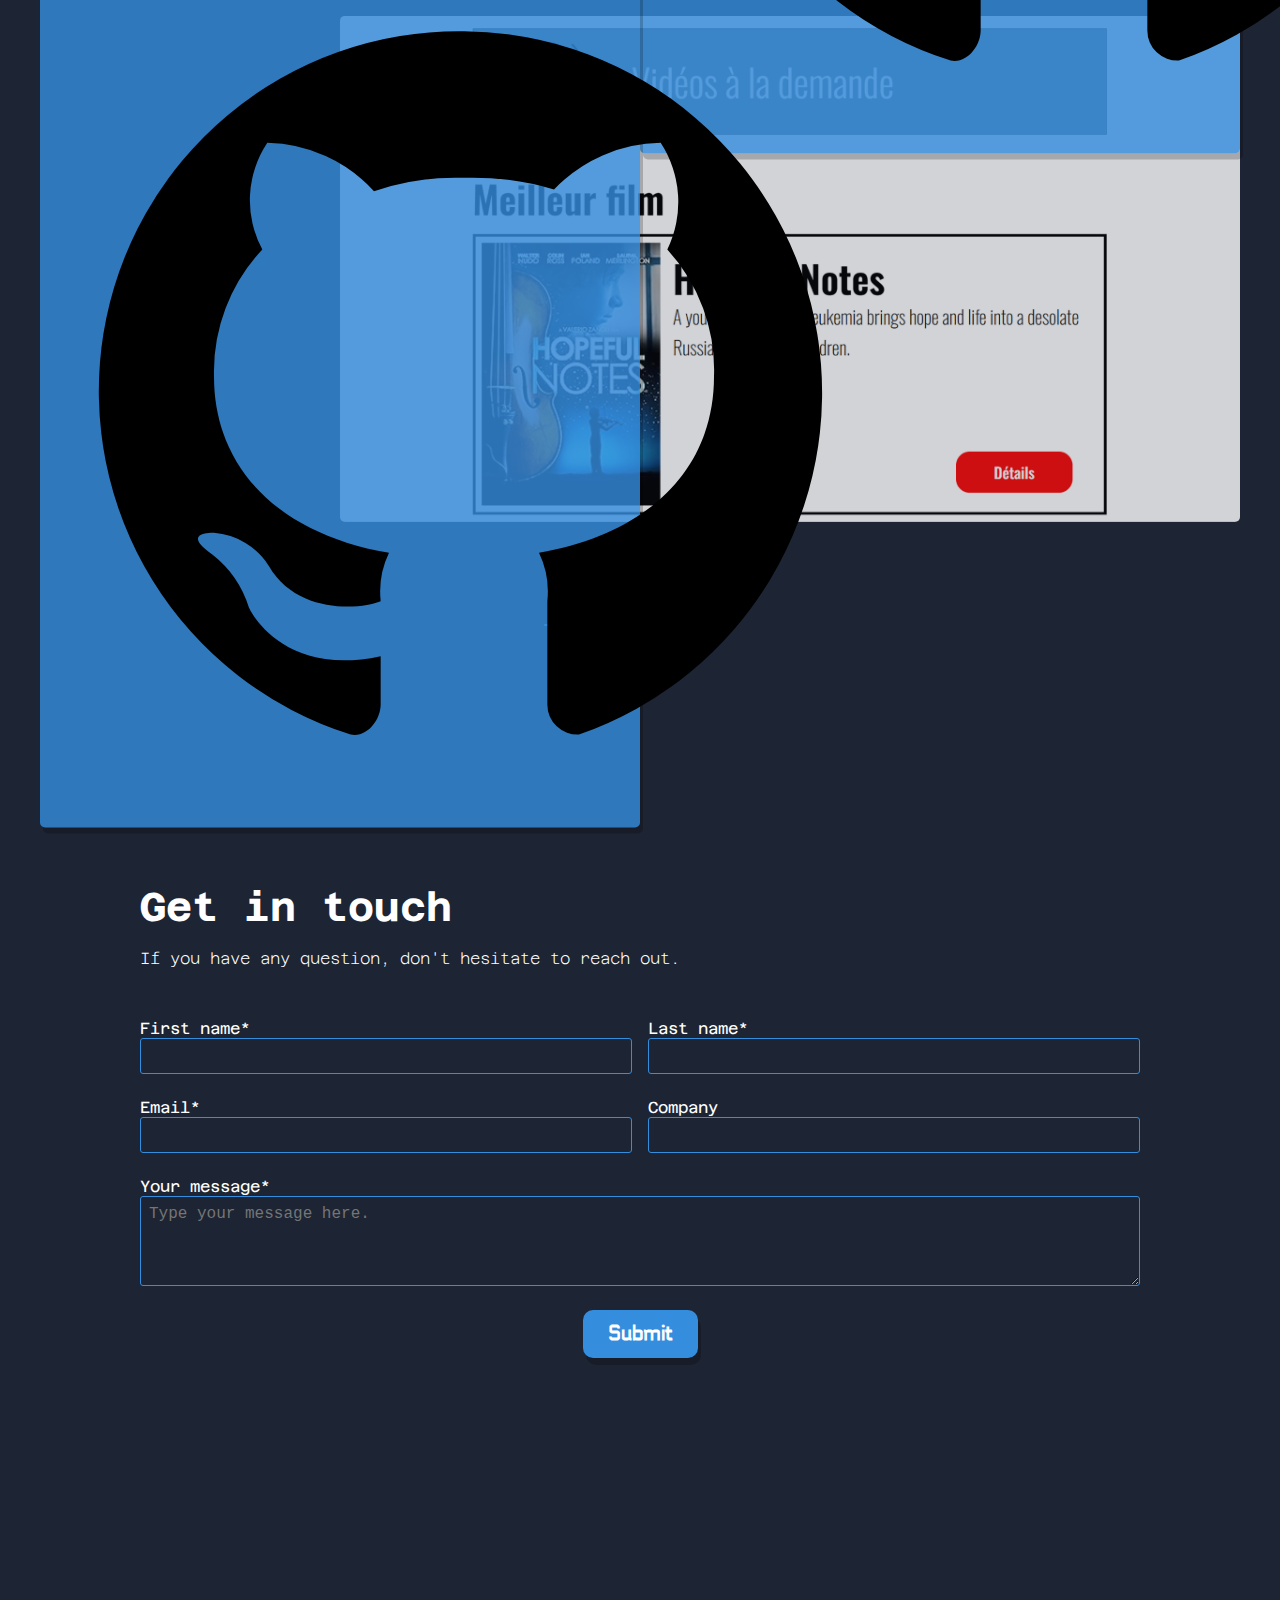
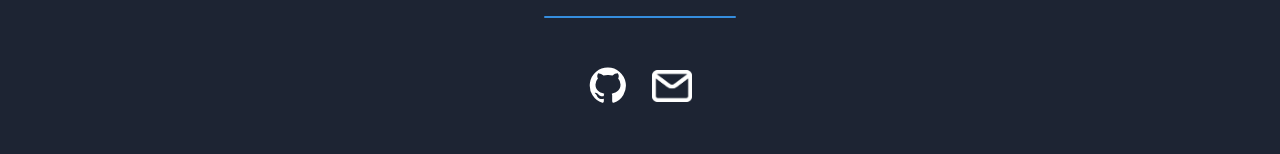
==== commit 5ea1f912: "minor modification of section class addition of a github logo in projectcards" ====
--- a/index.html
+++ b/index.html
@@ -37,7 +37,7 @@
     </div>
     <img src="images/down-arrow-5-svgrepo-com.svg" class="bannerArrow" alt="icon down arrow">
 </div>
-<section id="projects">
+<section id="projects" class="indexSection">
         <a class="projectCardContainerInner" href="chess-app.html" target="_blank">
             <div class="projectCardImage">
                 <img alt="Placeholder" src="images/project_4-1.png">
@@ -50,6 +50,9 @@
                     <li><span>MVC</span></li>
                 </ul>
                 <p>This project </p>
+                <div class="projectCardTextIcon">
+                    <img src="images/github-svgrepo-com.svg" class="projectCardTextIconLogo filterReversed" alt="Logo of github"/>
+                </div>
             </div>
         </a>
         <a class="projectCardContainerInner" href="https://github.com/a-beduc/formation_project_6">
@@ -62,6 +65,9 @@
                     <li><span>API</span></li>
                 </ul>
                 <p>This project has been completed as part of the formation for Python Application Developer on OpenClassrooms. It encompasses the implementation of a specific website design using only HTML and CSS. The API request to create the content of the website has been written in Javascript.</p>
+                <div class="projectCardTextIcon">
+                    <img src="images/github-svgrepo-com.svg" class="projectCardTextIconLogo filterReversed" alt="Logo of github"/>
+                </div>
             </div>
             <div class="projectCardImage">
                 <img alt="Placeholder" src="images/project_6-1.png">
@@ -72,7 +78,7 @@
 <div>
     <hr class="sectionSeparator">
 </div>
-<section id="contact">
+<section id="contact" class="indexSection">
     <h1>Get in touch</h1>
     <p>If you have any question, don't hesitate to reach out.</p>
     <form>
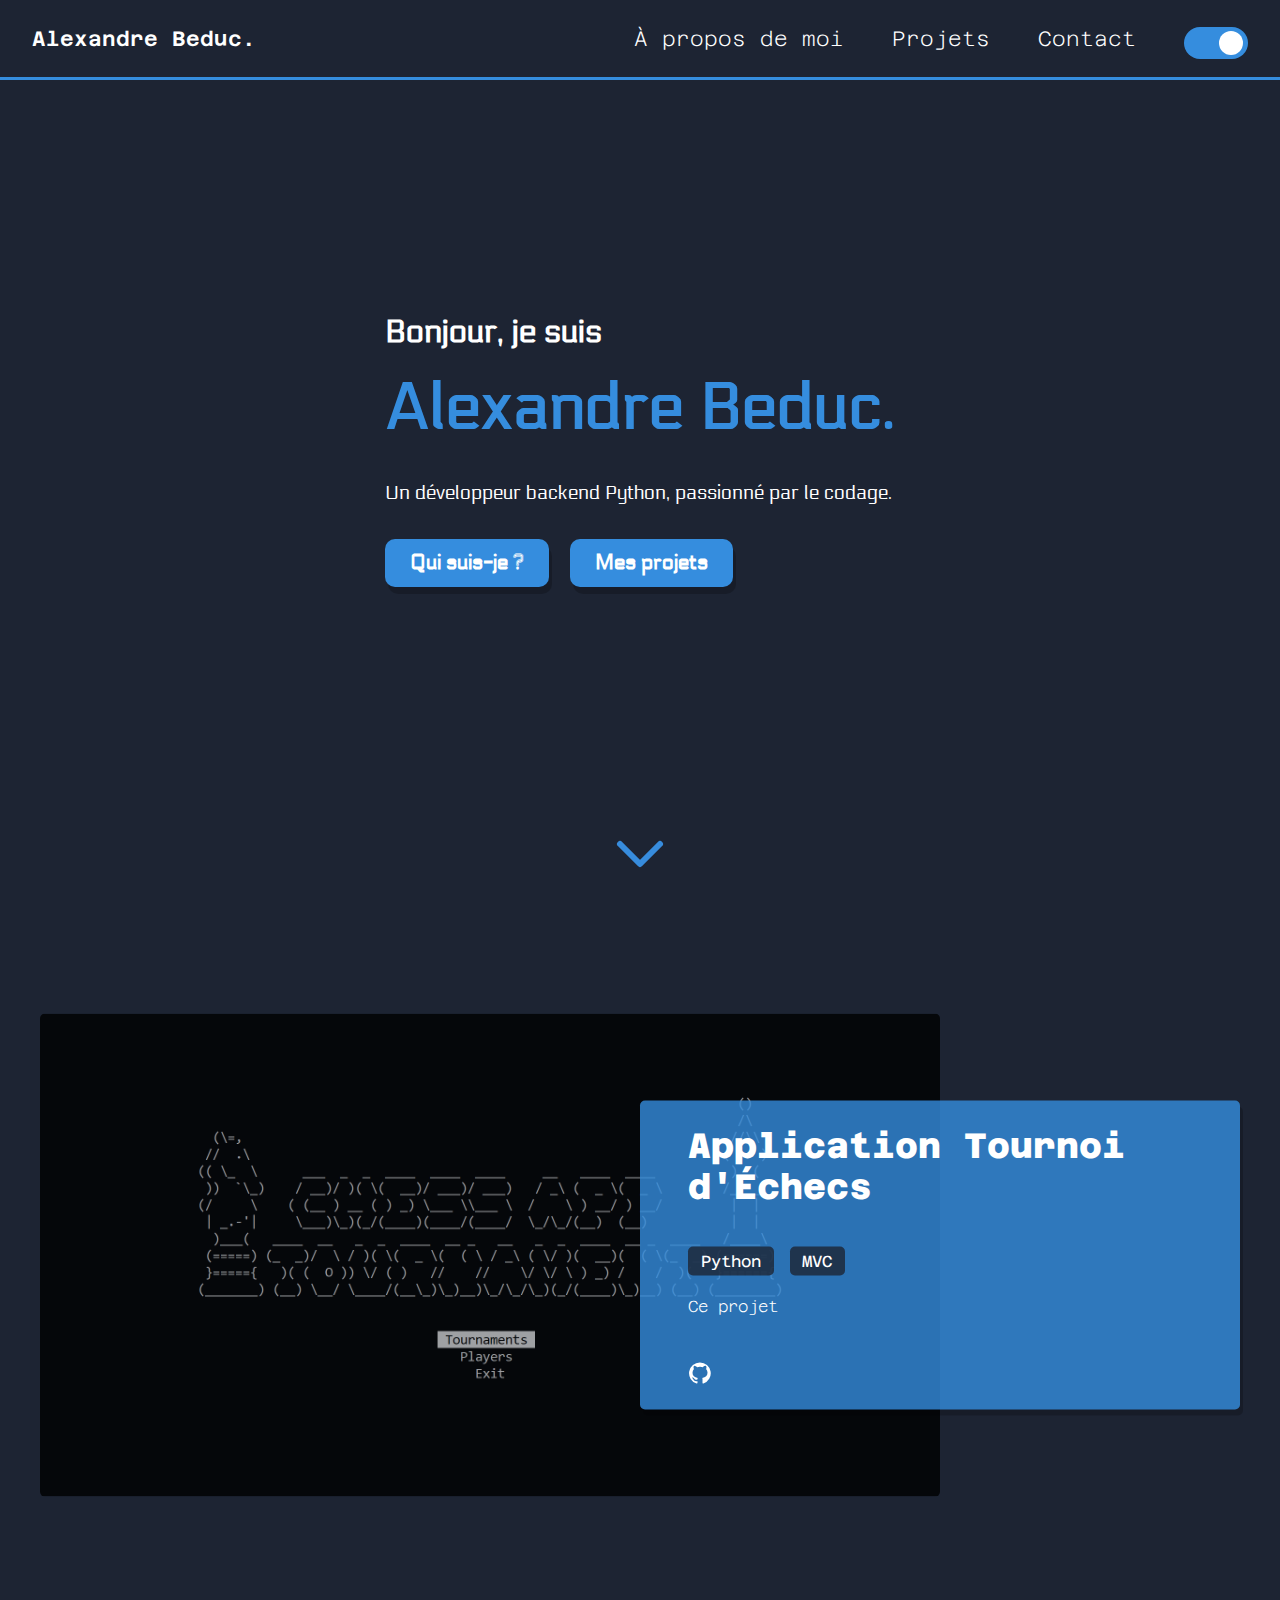
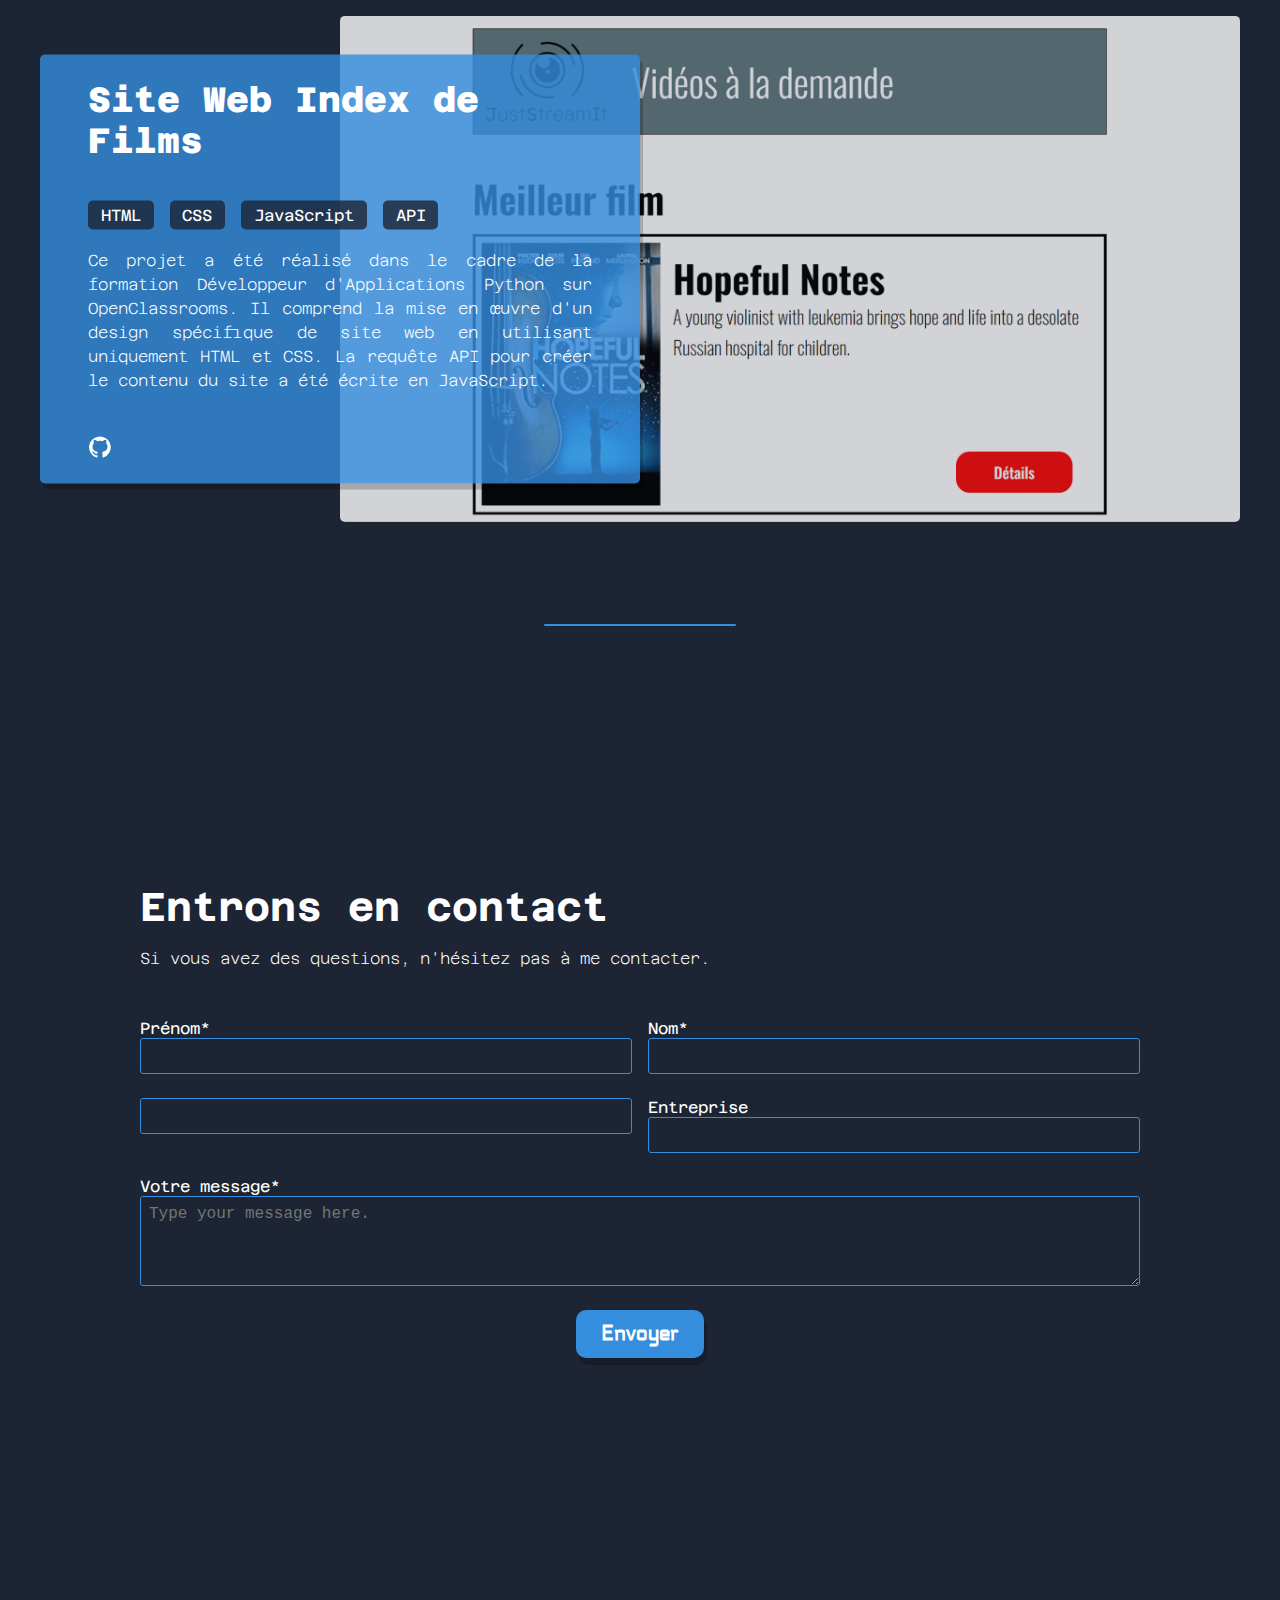
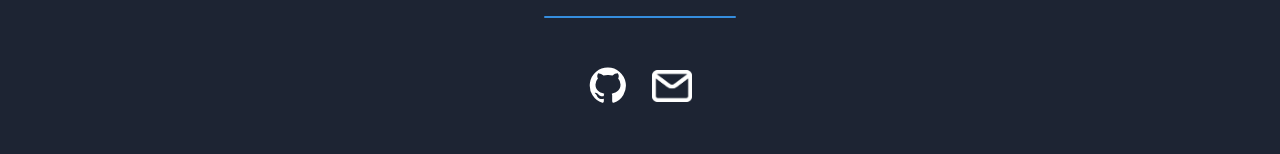
==== commit a6bcabbf: "Introduction of two languages with data located in json and loaded in the html through a js script." ====
--- a/index.html
+++ b/index.html
@@ -3,20 +3,22 @@
 <head>
     <meta charset="UTF-8">
     <title>Site Portfolio</title>
-    <link rel="stylesheet" href="style.css">
+    <link rel="stylesheet" href="static/style/style.css">
     <link rel="preconnect" href="https://fonts.googleapis.com">
     <link rel="preconnect" href="https://fonts.gstatic.com" crossorigin>
     <link href="https://fonts.googleapis.com/css2?family=Azeret+Mono:ital,wght@0,100..900;1,100..900&family=Electrolize&display=swap" rel="stylesheet">
-    <script src="scriptNav.js" defer></script>
+    <script src="static/script/scriptNav.js" defer></script>
+    <script src="static/script/scriptThemeSwitch.js" defer></script>
+    <script src="static/script/scriptLanguageSwitch.js" defer></script>
 </head>
 <body>
 <nav>
-    <div>Alexandre Beduc.</div>
+    <div data-translate="name"></div>
         <div class="navNavigation">
         <ul>
-            <li><a href="about.html">About me</a></li>
-            <li><a href="#projects">Projects</a></li>
-            <li><a href="#contact">Contacts</a></li>
+            <li><a href="about.html" data-translate="nav.aboutMe"></a></li>
+            <li><a href="#projects" data-translate="nav.project"></a></li>
+            <li><a href="#contact" data-translate="nav.contact"></a></li>
         </ul>
         <div>
             <label class="toggle-control">
@@ -26,13 +28,12 @@
 </nav>
 <div id="banner">
     <div class="bannerContent">
-        <h4>Hello, I'm</h4>
-        <h1>Alexandre Beduc.</h1>
-        <p>A Python Backend Developer,</p>
-        <p>passionate about coding and improving.</p>
+        <h4 data-translate="banner.h4"></h4>
+        <h1 data-translate="banner.h1"></h1>
+        <p data-translate="banner.p"></p>
         <div id="bannerButton">
-            <button role="button" onclick="location.href='#about'" class="basicButton">Who am I?</button>
-            <button role="button" onclick="location.href='#projects'" class="basicButton">My Projects</button>
+            <button role="button" onclick="location.href='about.html'" class="basicButton" data-translate="banner.button.aboutMe"></button>
+            <button role="button" onclick="location.href='#projects'" class="basicButton" data-translate="banner.button.project"></button>
         </div>
     </div>
     <img src="images/down-arrow-5-svgrepo-com.svg" class="bannerArrow" alt="icon down arrow">
@@ -44,12 +45,12 @@
                 <div class="projectCardImageOverlay"></div>
             </div>
             <div class="projectCardText">
-                <h2>Chess App Tournament</h2>
+                <h2 data-translate="projectCard.chessApp.h2"></h2>
                 <ul class="abilities">
                     <li><span>Python</span></li>
                     <li><span>MVC</span></li>
                 </ul>
-                <p>This project </p>
+                <p data-translate="projectCard.chessApp.p"></p>
                 <div class="projectCardTextIcon">
                     <img src="images/github-svgrepo-com.svg" class="projectCardTextIconLogo filterReversed" alt="Logo of github"/>
                 </div>
@@ -57,14 +58,14 @@
         </a>
         <a class="projectCardContainerInner" href="https://github.com/a-beduc/formation_project_6">
             <div class="projectCardText">
-                <h2>Movie Index Website</h2>
+                <h2 data-translate="projectCard.movieIndexWebsite.h2"></h2>
                 <ul>
                     <li><span>HTML</span></li>
                     <li><span>CSS</span></li>
                     <li><span>JavaScript</span></li>
                     <li><span>API</span></li>
                 </ul>
-                <p>This project has been completed as part of the formation for Python Application Developer on OpenClassrooms. It encompasses the implementation of a specific website design using only HTML and CSS. The API request to create the content of the website has been written in Javascript.</p>
+                <p data-translate="projectCard.movieIndexWebsite.p"></p>
                 <div class="projectCardTextIcon">
                     <img src="images/github-svgrepo-com.svg" class="projectCardTextIconLogo filterReversed" alt="Logo of github"/>
                 </div>
@@ -79,37 +80,37 @@
     <hr class="sectionSeparator">
 </div>
 <section id="contact" class="indexSection">
-    <h1>Get in touch</h1>
-    <p>If you have any question, don't hesitate to reach out.</p>
+    <h1 data-translate="form.h1"></h1>
+    <p data-translate="form.p"></p>
     <form>
         <div class="form-row">
             <div class="form-group">
-                <label for="formFirstName">First name*</label>
+                <label for="formFirstName" data-translate="form.labelFirstName"></label>
                 <input type="text" id="formFirstName" name="formFirstName">
             </div>
             <div class="form-group">
-                <label for="formLastName">Last name*</label>
+                <label for="formLastName" data-translate="form.labelLastName"></label>
                 <input type="text" id="formLastName" name="formLastName">
             </div>
         </div>
         <div class="form-row">
             <div class="form-group">
-                <label for="formEMail">Email*</label>
+                <label for="formEMail" data-translate="form.labelLastEmail"></label>
                 <input type="text" id="formEMail" name="formEMail">
             </div>
             <div class="form-group">
-                <label for="formCompany">Company</label>
+                <label for="formCompany" data-translate="form.labelCompany"></label>
                 <input type="text" id="formCompany" name="formCompany">
             </div>
         </div>
         <div class="form-row">
             <div class="form-group full-width">
-                <label for="formMessage">Your message*</label>
+                <label for="formMessage" data-translate="form.labelMessage"></label>
                 <textarea id="formMessage" name="formMessage" placeholder="Type your message here." rows="4"></textarea>
             </div>
         </div>
         <div class="form-row">
-            <button class="basicButton">Submit</button>
+            <button class="basicButton" data-translate="form.button">Submit</button>
         </div>
     </form>
 </section>
--- a/static/style/style.css
+++ b/static/style/style.css
@@ -0,0 +1,508 @@
+*,
+*::before,
+*::after {
+    margin: 0;
+    padding: 0;
+    box-sizing: border-box;
+    color: rgb(255, 255, 255);
+}
+
+:root {
+    --primary-color: 29, 36, 51;
+    --secondary-color: 53, 141, 222;
+    --tertiary-color: 55, 85, 125;
+    --filter-primary-color: invert(10%) sepia(60%) saturate(407%) hue-rotate(181deg) brightness(92%) contrast(91%);
+    --filter-secondary-color: invert(53%) sepia(96%) saturate(2247%) hue-rotate(187deg) brightness(90%) contrast(92%);
+}
+
+body {
+    background-color: rgb(var(--primary-color));
+    font-family: "Azeret Mono", serif;
+    font-optical-sizing: auto;
+    font-style: normal;
+}
+
+a {
+    color: inherit;
+    text-decoration: none;
+}
+
+p {
+    font-size: 1.2rem;
+    padding: 0.2rem 0;
+}
+
+ul {
+    list-style-type: none;
+}
+
+hr {
+    display: block;
+    border: 0;
+    border-top: 2px solid rgb(var(--secondary-color));
+    border-radius: 5px;
+    width: 100%;
+}
+
+.sectionSeparator {
+    width: 15%;
+    margin: 0 auto;
+    padding: 0;
+}
+
+nav {
+    height: 5rem;
+    background-color: rgb(var(--primary-color));
+    position: fixed;
+    top: 0;
+    width: 100%;
+    transition: top 0.3s;
+    z-index: 10;
+    display: flex;
+    align-items: center;
+    justify-content: space-between;
+    background-size: cover;
+    font-weight: 600;
+    font-size: 1.3rem;
+    padding: 1rem 3rem 1rem 2rem;
+    border-bottom: 3px solid rgb(var(--secondary-color));
+}
+
+.navNavigation {
+    display: flex;
+    align-items: start;
+    gap: 3rem;
+    margin-right: 3rem;
+}
+
+.hidden {
+    top: -100px;
+}
+
+nav ul {
+    display: flex;
+    align-items: center;
+    justify-content: center;
+    margin: 0;
+    padding: 0;
+    gap: 3rem;
+    font-weight: 200;
+    transition-property: text-decoration;
+    transition-duration: 0.3s;
+}
+
+nav ul li:not(:has(label)):hover {
+    text-decoration: underline;
+    transform: translateY(-2px);
+}
+
+#banner {
+    position: relative;
+    width: 100%;
+    height: 100vh;
+    background-size: 25px 25px;
+    display: flex;
+    flex-direction: column;
+    align-items: center;
+    justify-content: center;
+    font-family: "Electrolize", serif;
+    font-weight: 400;
+    font-style: normal;
+    font-size: 2rem;
+    text-align: left;
+    gap: 0.5rem;
+    padding: 8rem;
+}
+
+.bannerContent {
+    position: relative;
+}
+
+#banner h1 {
+    font-weight: 1000;
+    margin: 1.2rem 0 2rem 0;
+    color: rgb(var(--secondary-color));
+}
+
+#bannerButton {
+    margin-top: 2rem;
+    display: flex;
+    align-items: start;
+    justify-content: start;
+    gap: 1.3rem;
+}
+
+.basicButton {
+    align-items: center;
+    background: rgba(var(--secondary-color), 1);
+    border: none;
+    border-radius: 10px;
+    cursor: pointer;
+    display: flex;
+    font-family: "Electrolize", serif;
+    font-weight: 800;
+    font-style: normal;
+    font-size: 1.3rem;
+    height: 48px;
+    justify-content: start;
+    line-height: 24px;
+    max-width: 100%;
+    padding: 0 25px;
+    position: relative;
+    text-align: center;
+    text-decoration: none;
+    user-select: none;
+    -webkit-user-select: none;
+    touch-action: manipulation;
+    box-shadow: 3px 7px rgba(0, 0, 0, 0.2);
+    transition-duration: 0.4s;
+    transition-property: box-shadow, transform, background;
+}
+
+.basicButton:hover {
+    background: rgba(var(--secondary-color), 0.8);
+    box-shadow: 5px 10px rgba(0, 0, 0, 0);
+    transform: translateY(-2px) scale(1.05);
+}
+
+@keyframes upDownPattern {
+    from {
+        transform: translateY(0);
+    }
+    to {
+        transform: translateY(-20%);
+    }
+}
+
+.bannerArrow {
+    position: absolute;
+    filter: var(--filter-secondary-color);
+    width: 6rem;
+    height: auto;
+    bottom: 0;
+    animation: upDownPattern 1s alternate infinite;
+}
+
+.indexSection {
+    min-height: 110vh;
+}
+
+section {
+    padding: 3rem 0;
+    background-size: cover;
+    width: 100%;
+    display: flex;
+    flex-direction: column;
+    align-items: center;
+    justify-content: center;
+}
+
+section p {
+    font-size: 1rem;
+    font-weight: 200;
+    line-height: 1.2rem;
+}
+
+.projectCardContainerInner {
+    position: relative;
+    max-width: 1200px;
+    min-height: 550px;
+    width: 100%;
+    height: 100%;
+    margin: 2rem auto;
+    overflow: visible;
+}
+
+.projectCardContainerInner:nth-child(even) {
+    right: 0;
+    left: auto;
+}
+
+.projectCardContainerInner:nth-child(odd) {
+    right: auto;
+    left: 0;
+}
+
+.projectCardImage {
+    position: absolute;
+    width: 75%;
+    overflow: hidden;
+    top: 50%;
+    transform: translateY(-50%);
+}
+
+.projectCardImage:nth-child(odd) {
+    left:0;
+}
+
+.projectCardImage:nth-child(even) {
+    right:0;
+}
+
+.projectCardImage img {
+    width: 100%;
+    height: 100%;
+    object-fit: cover;
+    border-radius: 5px;
+    display: block;
+    opacity: 0.8;
+    transition-duration: 0.3s;
+    transition-property: opacity;
+}
+
+.projectCardImage img:hover {
+    opacity: 1;
+}
+
+.projectCardText {
+    position: absolute;
+    top: 50%;
+    transform: translateY(-50%);
+    background-color: rgba(var(--secondary-color), 0.8);
+    width: 50%;
+    padding: 1.5rem 3rem;
+    box-shadow: 3px 6px rgba(0, 0, 0, 0.2);
+    border-radius: 5px;
+    z-index: 1;
+    display: flex;
+    flex-direction: column;
+    gap: 1rem;
+}
+
+.projectCardText ul {
+    display: flex;
+    gap: 1rem;
+    margin-top: 1.5rem;
+}
+
+.projectCardText ul li {
+    padding: 0.3rem 0.8rem;
+    border-radius: 5px;
+    background-color: rgba(var(--primary-color), 0.8);
+}
+
+.projectCardText ul li span {
+    opacity: 1;
+}
+
+.projectCardText h2 {
+    font-size: 2.2rem;
+    font-weight: 800;
+}
+
+.projectCardText p {
+    font-size: 1rem;
+    font-weight: 200;
+    line-height: 1.5rem;
+    text-align: justify;
+    margin-bottom: 1.5rem;
+}
+
+.projectCardText:nth-child(even) {
+    right: 0;
+}
+
+.projectCardTextIcon {
+    display: flex;
+    align-items: center;
+    justify-content: start;
+    gap: 1rem;
+}
+
+.projectCardTextIconLogo {
+    width: 1.5rem;
+    height: auto;
+}
+
+.filterReversed {
+    transform: scale(1);
+    transition: transform 0.3s ease, fill 0.3s ease;
+    filter: invert(99%) sepia(1%) saturate(3140%) hue-rotate(32deg) brightness(121%) contrast(100%);
+}
+
+.filterReversed:hover {
+    cursor: pointer;
+    filter: var(--filter-primary-color);
+    transform: scale(1.1);
+    transition: transform 0.3s ease, fill 0.3s ease;
+}
+
+footer {
+    padding: 3rem;
+    display: flex;
+    justify-content: center;
+    align-items: center;
+    gap: 1.5rem;
+}
+
+.footerLogo {
+    width: 2.5rem;
+    height: auto;
+}
+
+.filter {
+    transform: scale(1);
+    transition: transform 0.3s ease, fill 0.3s ease;
+    filter: invert(99%) sepia(1%) saturate(3140%) hue-rotate(32deg) brightness(121%) contrast(100%);
+}
+
+.filter:hover {
+    cursor: pointer;
+    filter: var(--filter-secondary-color);
+    transform: scale(1.1);
+    transition: transform 0.3s ease, fill 0.3s ease;
+}
+
+#contact {
+    margin: auto;
+    max-width: 1000px;
+    gap: 1rem;
+}
+
+#contact h1 {
+    font-size: 2.5rem
+}
+
+#contact h1, #contact p {
+    width: 100%;
+    text-align: left;
+}
+
+form {
+    margin-top: 2rem;
+    width: 100%;
+    display: flex;
+    flex-direction: column;
+    gap: 1.5rem;
+}
+
+.form-row {
+    display: flex;
+    gap: 1rem;
+    justify-content: center;
+}
+
+.form-group {
+    flex: 1;
+    display: flex;
+    flex-direction: column;
+}
+
+input, textarea {
+    background-color: rgb(var(--primary-color));
+    border: solid 1px rgb(var(--secondary-color));
+    border-radius: 3px;
+    outline: none;
+    padding: 0.5rem;
+    resize: vertical;
+    font-size: 1rem;
+}
+
+input:focus, textarea:focus {
+    border: solid 1px #fff;
+}
+
+.form label {
+    margin-bottom: 0.5rem;
+    font-size: 1rem;
+    font-weight: 200;
+}
+
+form button {
+    display: flex;
+    width: min-content;
+    align-items: center;
+    justify-content: center;
+    text-align: center;
+}
+
+.toggle-control {
+    display: block;
+    position: relative;
+    cursor: pointer;
+    -webkit-user-select: none;
+        -moz-user-select: none;
+            -ms-user-select: none;
+                user-select: none;
+}
+
+.toggle-control input {
+    position: absolute;
+    opacity: 0;
+    cursor: pointer;
+    height: 0;
+    width: 0;
+}
+
+.toggle-control input:checked ~ .control:after {
+    left: 2.2rem;
+}
+
+.toggle-control .control {
+    background-color: rgb(var(--secondary-color));
+    position: absolute;
+    top: 0;
+    left: 0;
+    height: 2rem;
+    width: 4rem;
+    border-radius: 25px;
+    transition: background-color 0.15s ease-in;
+}
+
+.toggle-control .control:after {
+    content: "";
+    position: absolute;
+    top: 0.28rem;
+    left: 0.28rem;
+    width: 1.5rem;
+    height: 1.5rem;
+    border-radius: 25px;
+    background: white;
+    transition: left 0.15s ease-in;
+}
+
+.contentBlock {
+    width:80%;
+    background-color: rgba(52, 74, 106, 0.8);
+    padding: 2rem 3rem;
+    border-radius: 5px;
+    display: flex;
+    flex-direction: column;
+    align-items: start;
+    justify-content: start;
+    gap: 2rem;
+    text-align: justify;
+    overflow: hidden;
+}
+
+.contentBlock h1 {
+    width:100%;
+    font-size: 2rem;
+    padding: 1rem 0;
+    border-bottom: 2px solid rgb(var(--secondary-color));
+}
+
+.contentPhotoBlock {
+    display: flex;
+    flex-direction: column;
+    justify-content: center;
+    align-items: center;
+    gap: 1rem;
+}
+
+.contentPhotoBlock img{
+    max-width: 75%;
+    max-height: 75%;
+    width: inherit;
+    height: auto;
+    object-fit: cover;
+    border-radius: 5px;
+}
+
+.contentPhotoBlockText {
+    display: block;
+    text-align: center;
+    font-size: 1rem;
+    color: rgba(255, 255, 255, 0.3);
+}
+
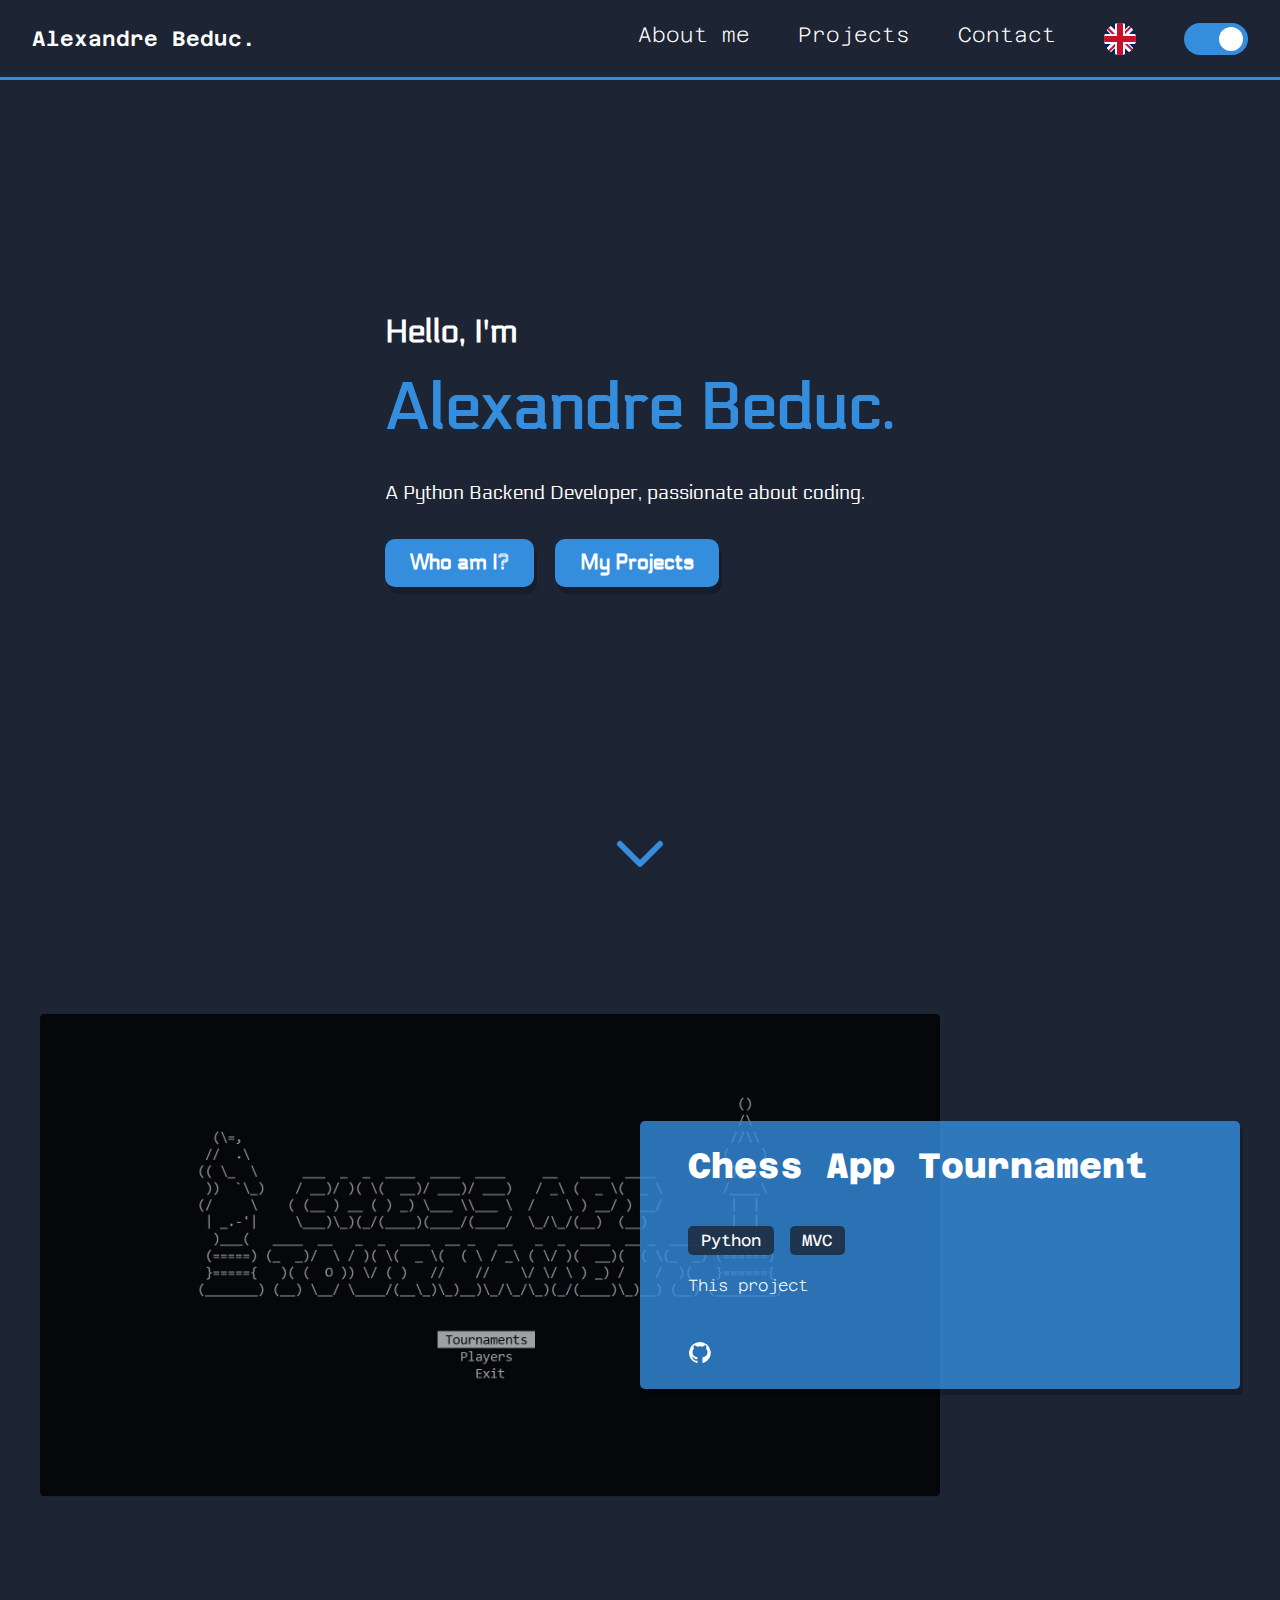
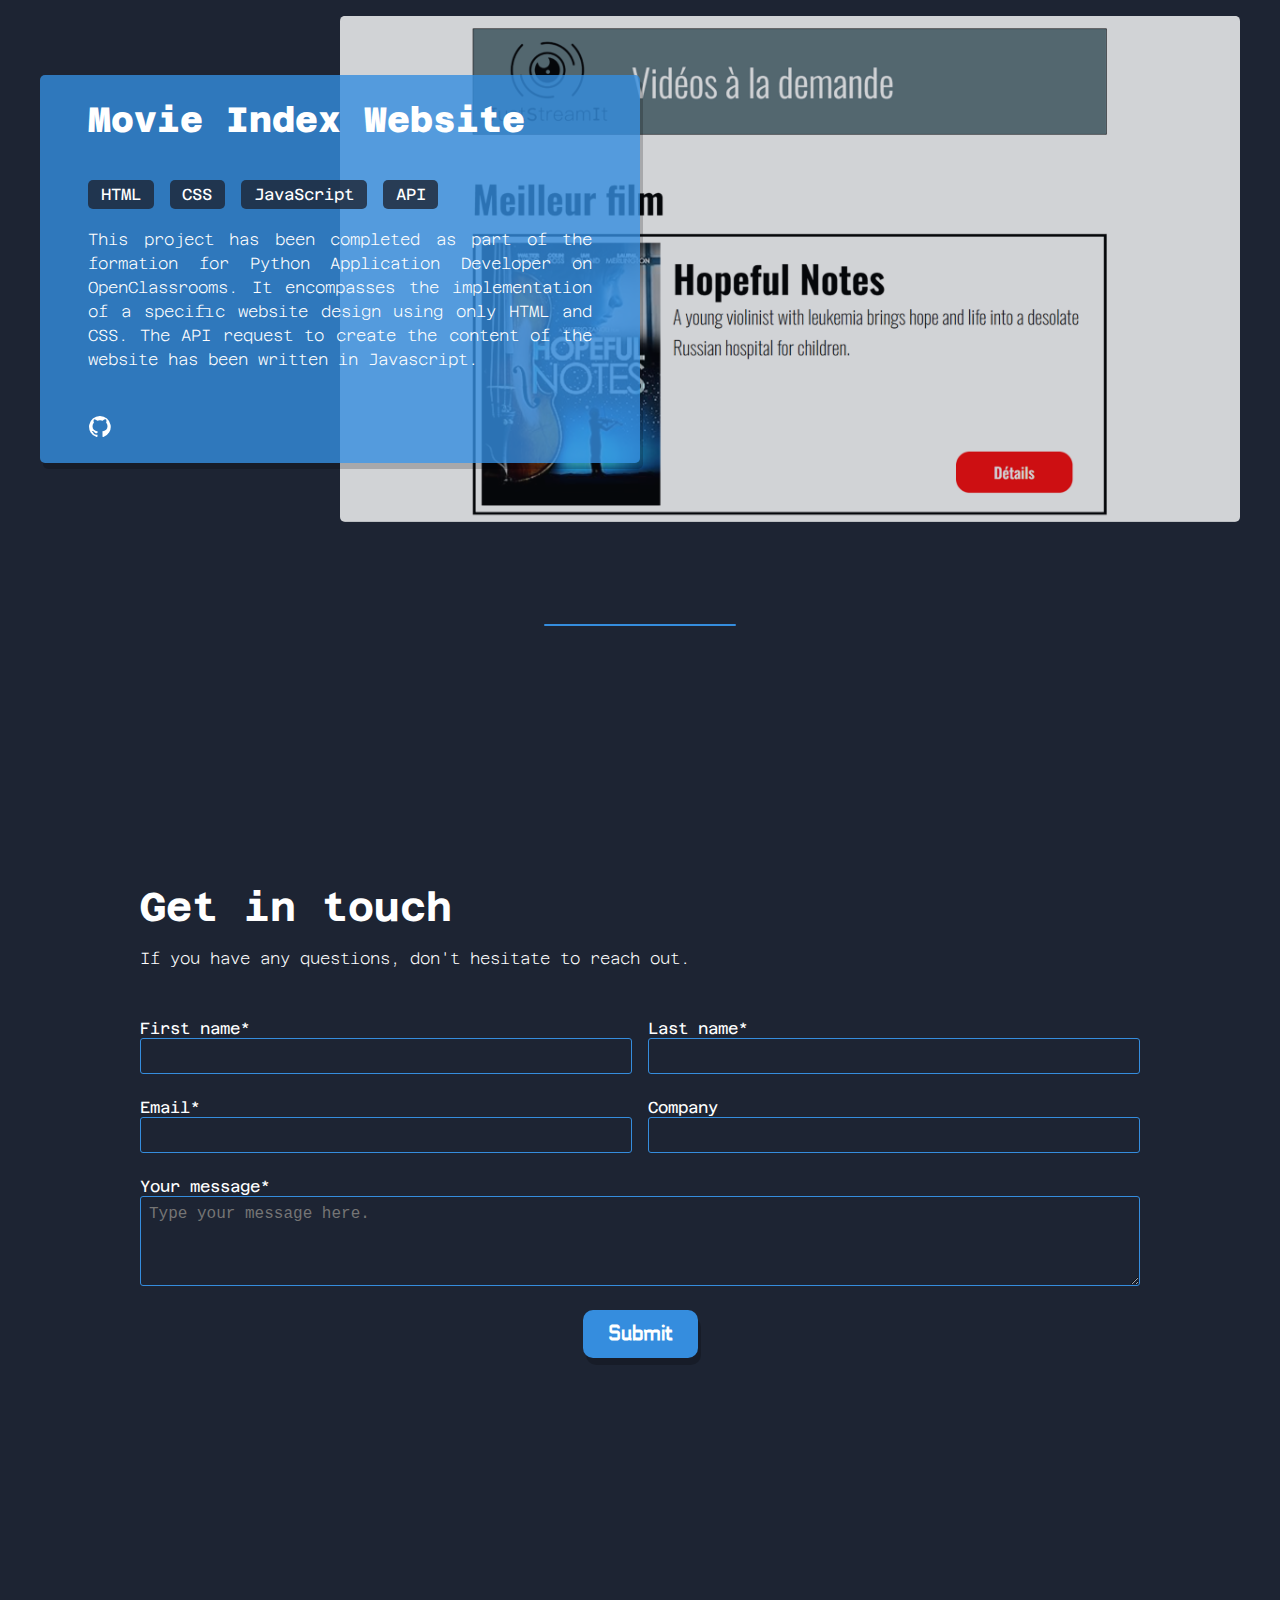
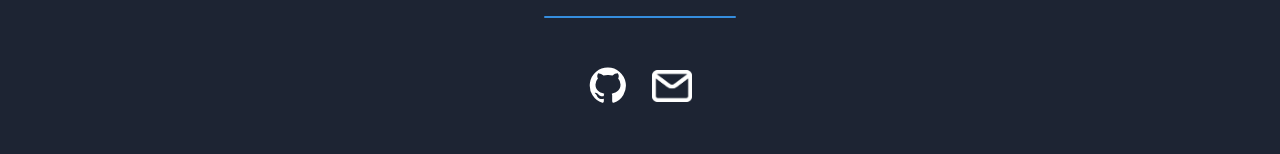
==== commit eda99388: "Addition of a language selector on index.html" ====
--- a/index.html
+++ b/index.html
@@ -12,20 +12,41 @@
     <script src="static/script/scriptLanguageSwitch.js" defer></script>
 </head>
 <body>
-<nav>
-    <div data-translate="name"></div>
+<header>
+    <nav>
+        <div data-translate="name"></div>
         <div class="navNavigation">
-        <ul>
-            <li><a href="about.html" data-translate="nav.aboutMe"></a></li>
-            <li><a href="#projects" data-translate="nav.project"></a></li>
-            <li><a href="#contact" data-translate="nav.contact"></a></li>
-        </ul>
-        <div>
-            <label class="toggle-control">
-            <input id="theme-toggle" type="checkbox" checked><span class="control"></span></label>
+            <ul>
+                <li><a href="about.html" data-translate="nav.aboutMe"></a></li>
+                <li><a href="#projects" data-translate="nav.project"></a></li>
+                <li><a href="#contact" data-translate="nav.contact"></a></li>
+            </ul>
+            <div>
+                <details class="language-picker">
+                    <summary>
+                        <img src="images/gb.svg" alt="English flag" class="flag-icon" />
+                    </summary>
+                    <ul class="flag-options">
+                        <li data-lang="en">
+                            <img src="images/gb.svg" alt="English flag" class="flag-icon" />
+                        </li>
+                        <li data-lang="es">
+                            <img src="images/es.svg" alt="Spanish flag" class="flag-icon" />
+                        </li>
+                        <li data-lang="fr">
+                            <img src="images/fr.svg" alt="French flag" class="flag-icon" />
+                        </li>
+                    </ul>
+                </details>
+            </div>
+            <div>
+                <label class="toggle-control">
+                <input id="theme-toggle" type="checkbox" checked><span class="control"></span></label>
+            </div>
+
         </div>
-    </div>
-</nav>
+    </nav>
+</header>
 <div id="banner">
     <div class="bannerContent">
         <h4 data-translate="banner.h4"></h4>
@@ -95,7 +116,7 @@
         </div>
         <div class="form-row">
             <div class="form-group">
-                <label for="formEMail" data-translate="form.labelLastEmail"></label>
+                <label for="formEMail" data-translate="form.labelEmail"></label>
                 <input type="text" id="formEMail" name="formEMail">
             </div>
             <div class="form-group">
--- a/static/style/style.css
+++ b/static/style/style.css
@@ -506,3 +506,54 @@
     color: rgba(255, 255, 255, 0.3);
 }
 
+
+/*language picker*/
+.language-picker {
+    position: relative;
+    display: flex;
+}
+
+.language-picker summary {
+    list-style: none;
+    cursor: pointer;
+    outline: none;
+    border: none;
+    display: inline-flex;
+    align-items: center;
+}
+
+.language-picker summary::-webkit-details-marker {
+    display: none;
+}
+
+.language-picker summary::marker {
+    display: none;
+}
+
+.flag-icon {
+    width: 32px;
+    height: 32px;
+    border-radius: 50%;
+    object-fit: cover;
+}
+
+.flag-options {
+    display: flex;
+    position: absolute;
+    background: rgb(var(--secondary-color));
+    border-radius: 5px;
+    padding: 8px;
+    top: 40px;
+    left: -8px;
+    justify-content: center;
+    align-items: center;
+}
+
+.language-picker[open] .flag-options {
+  display: block;
+}
+
+.flag-options li {
+    cursor: pointer;
+    list-style: none;
+}
